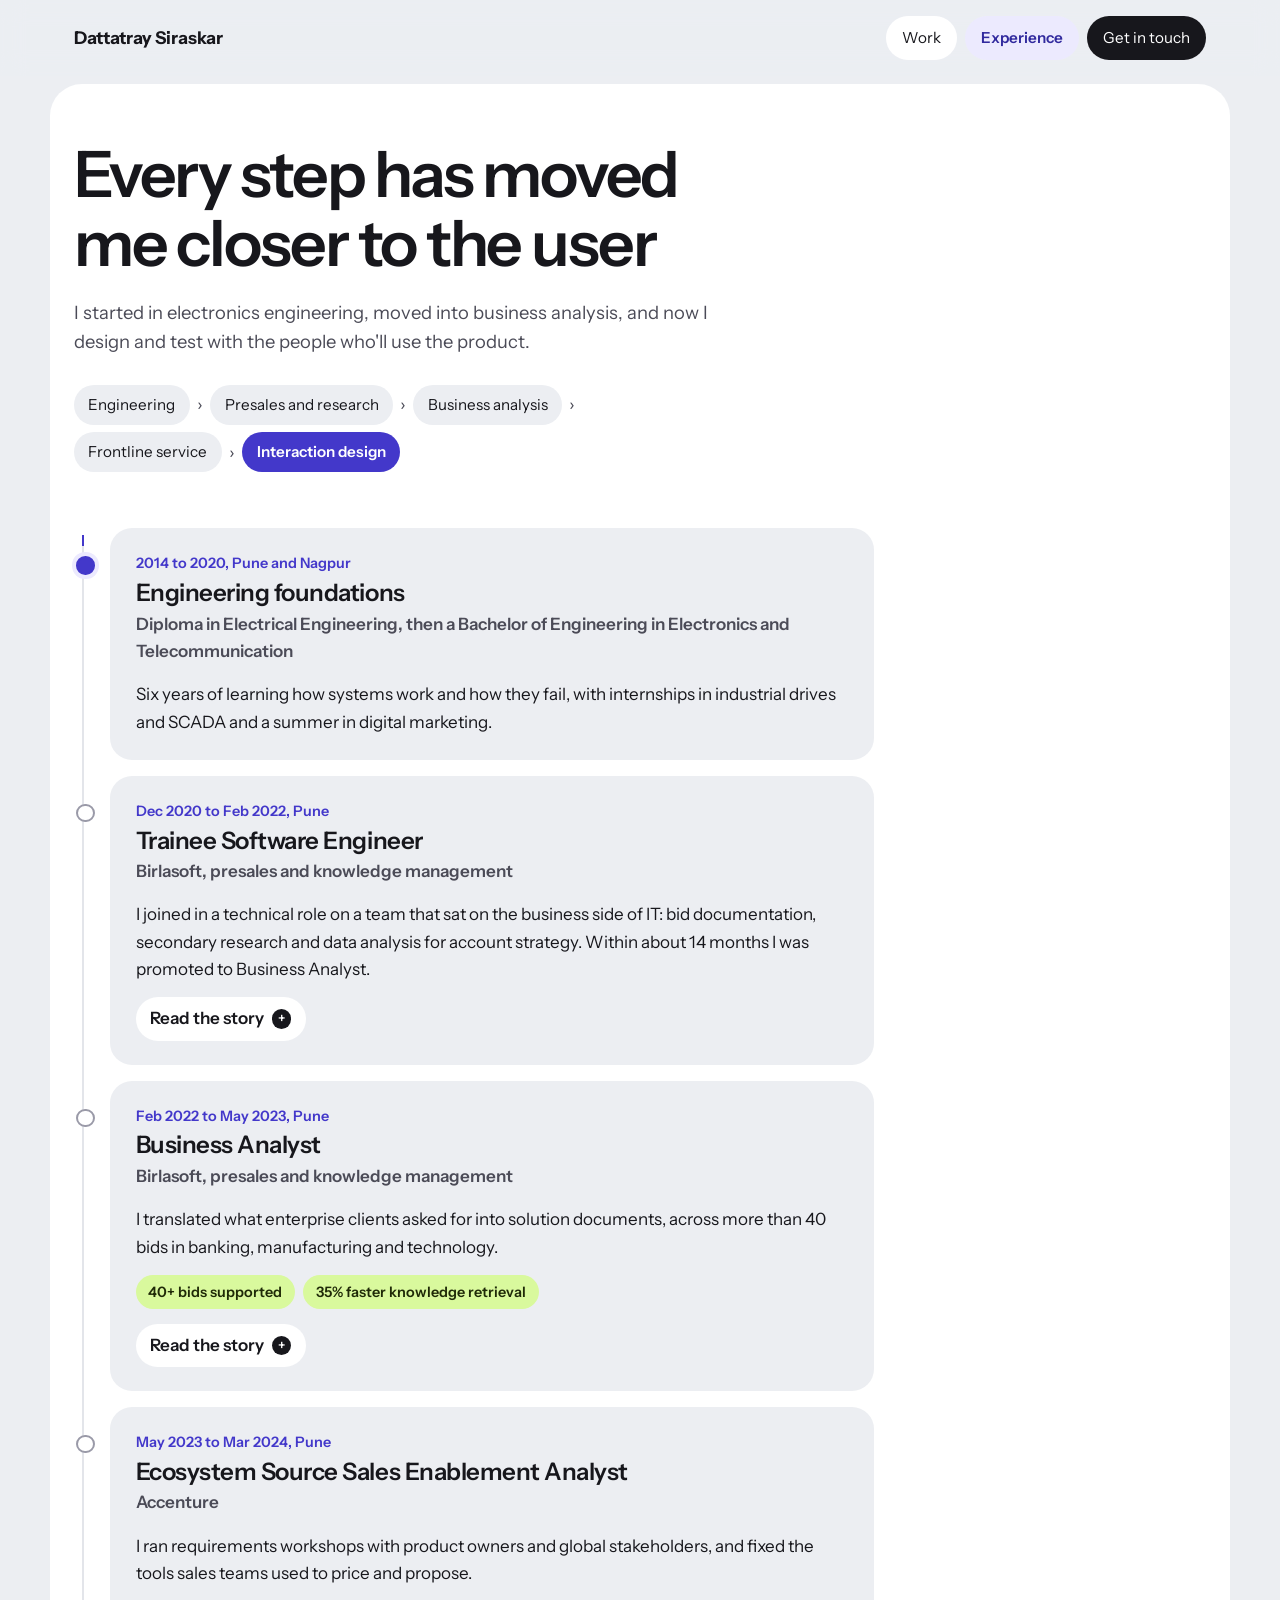
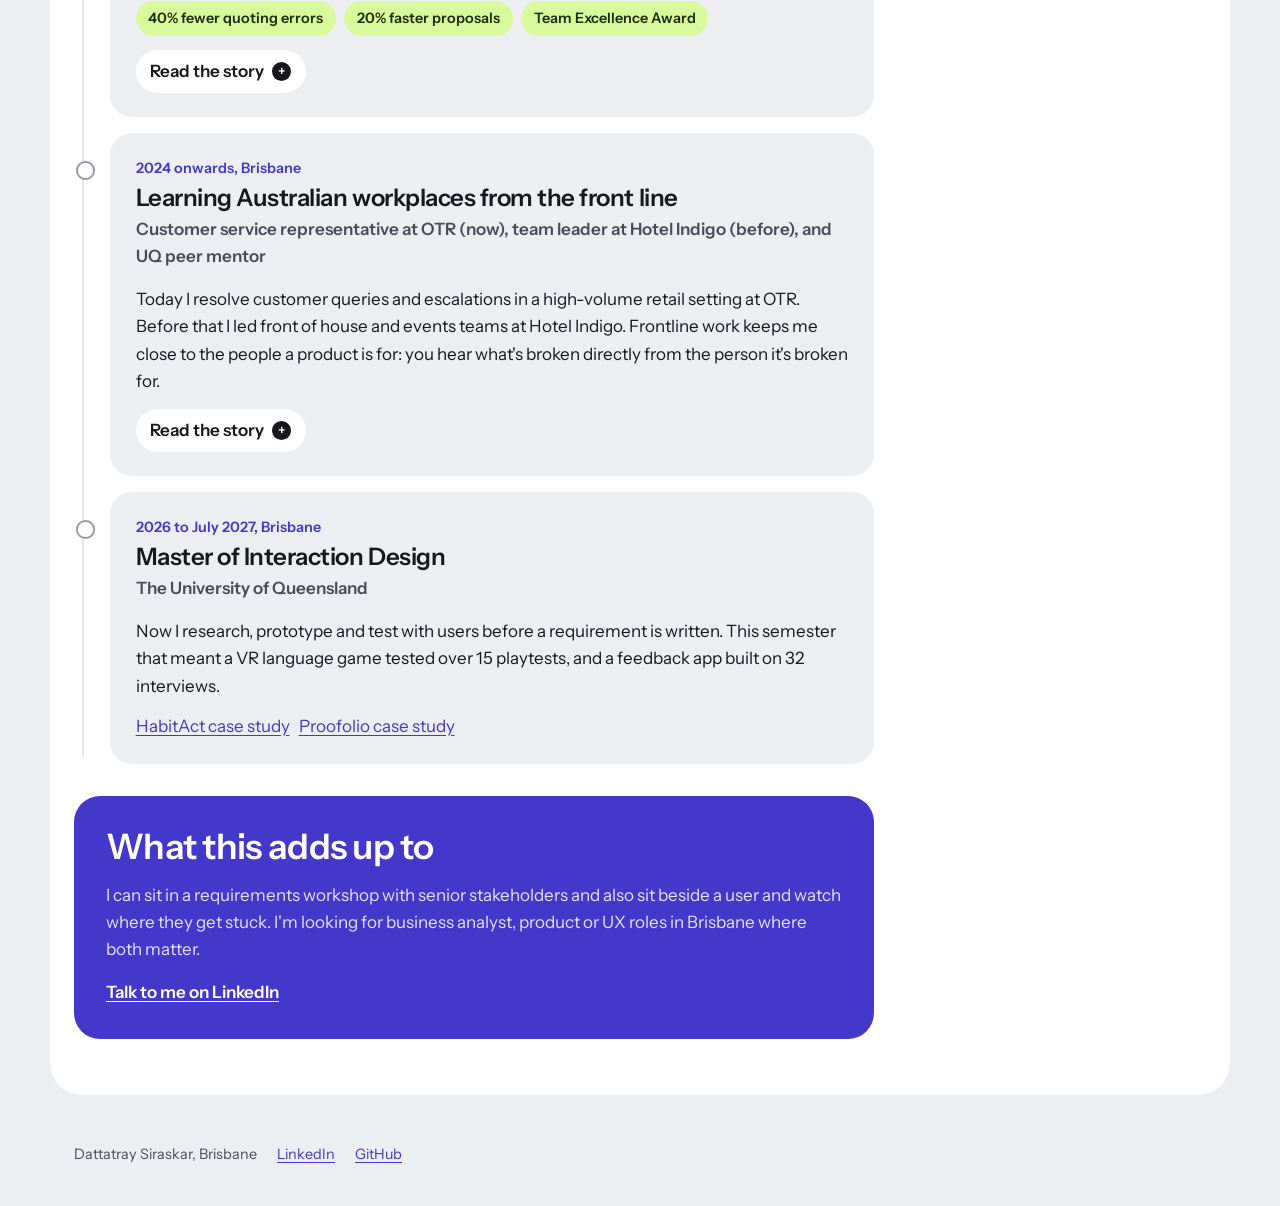
==== experience.html @ 3de4518f "Case studies: side panel scrolls with the page" ====
<!DOCTYPE html>
<html lang="en">
<head>
<meta charset="utf-8">
<meta name="viewport" content="width=device-width, initial-scale=1">
<title>Experience, Dattatray Siraskar</title>
<meta name="description" content="From engineering to business analysis at Birlasoft and Accenture, to interaction design at UQ.">
<link rel="stylesheet" href="style.css?v=13">
</head>
<body>
<header class="site-head">
  <div class="wrap">
    <a class="name" href="index.html">Dattatray Siraskar</a>
    <nav aria-label="Main">
      <a href="index.html#work">Work</a>
      <a href="experience.html" aria-current="page">Experience</a>
      <a class="cta" href="index.html#contact">Get in touch</a>
    </nav>
  </div>
</header>

<main class="wrap sheet">
  <section class="story-intro prose">
    <h1>Every step has moved me closer to the user</h1>
    <p class="lede">I started in electronics engineering, moved into business analysis, and now I design and test with the people who'll use the product.</p>
    <div class="through" aria-label="Career path">
      <span>Engineering</span><i aria-hidden="true">›</i>
      <span>Presales and research</span><i aria-hidden="true">›</i>
      <span>Business analysis</span><i aria-hidden="true">›</i>
      <span>Frontline service</span><i aria-hidden="true">›</i>
      <span class="now">Interaction design</span>
    </div>
  </section>

  <ol class="timeline">
    <span class="fill" aria-hidden="true"></span>

    <li class="chapter">
      <p class="when">2014 to 2020, Pune and Nagpur</p>
      <h3>Engineering foundations</h3>
      <p class="where">Diploma in Electrical Engineering, then a Bachelor of Engineering in Electronics and Telecommunication</p>
      <p class="gist">Six years of learning how systems work and how they fail, with internships in industrial drives and SCADA and a summer in digital marketing.</p>
    </li>

    <li class="chapter">
      <p class="when">Dec 2020 to Feb 2022, Pune</p>
      <h3>Trainee Software Engineer</h3>
      <p class="where">Birlasoft, presales and knowledge management</p>
      <p class="gist">I joined in a technical role on a team that sat on the business side of IT: bid documentation, secondary research and data analysis for account strategy. Within about 14 months I was promoted to Business Analyst.</p>
      <button class="toggle" aria-expanded="false" aria-controls="d-trainee">Read the story </button>
      <div class="detail" id="d-trainee" inert><div>
        <div class="star">
          <p><b>The situation.</b> An engineering graduate on a presales team supporting enterprise bids across banking and manufacturing.</p>
          <p><b>What I did.</b> Supported proposal development and bid documentation, ran secondary research and data analysis for account strategy, and took on more of the client-facing analysis over time.</p>
          <p><b>The result.</b> Promoted to Business Analyst in February 2022.</p>
        </div>
      </div></div>
    </li>

    <li class="chapter">
      <p class="when">Feb 2022 to May 2023, Pune</p>
      <h3>Business Analyst</h3>
      <p class="where">Birlasoft, presales and knowledge management</p>
      <p class="gist">I translated what enterprise clients asked for into solution documents, across more than 40 bids in banking, manufacturing and technology.</p>
      <ul class="metrics"><li>40+ bids supported</li><li>35% faster knowledge retrieval</li></ul>
      <button class="toggle" aria-expanded="false" aria-controls="d-ba">Read the story </button>
      <div class="detail" id="d-ba" inert><div>
        <div class="star">
          <p><b>The problem.</b> The team ran 40-plus enterprise bids, and finding existing content to reuse was slow.</p>
          <p><b>What I did.</b> Restructured how presales content was categorised and how documents moved through the team, so people could find and reuse what already existed. I also built go-to-market positioning and SWOT analysis for new solution areas, and mentored new analysts in proposal writing, research and CRM use.</p>
          <p><b>The result.</b> Knowledge retrieval time fell by about 35 percent.</p>
        </div>
        <p class="tags">Requirements gathering, solution documentation, information architecture, mentoring</p>
      </div></div>
    </li>

    <li class="chapter">
      <p class="when">May 2023 to Mar 2024, Pune</p>
      <h3>Ecosystem Source Sales Enablement Analyst</h3>
      <p class="where">Accenture</p>
      <p class="gist">I ran requirements workshops with product owners and global stakeholders, and fixed the tools sales teams used to price and propose.</p>
      <ul class="metrics"><li>40% fewer quoting errors</li><li>20% faster proposals</li><li>Team Excellence Award</li></ul>
      <button class="toggle" aria-expanded="false" aria-controls="d-acn">Read the story </button>
      <div class="detail" id="d-acn" inert><div>
        <div class="star">
          <p><b>The problem.</b> Quotes in Salesforce CPQ were going out with errors, which meant rework and delays for the sales teams, all inside strict deal desk rules.</p>
          <p><b>What I did.</b> Designed and configured Salesforce CPQ pricing models so quotes came out right the first time without breaking deal desk policy. On the proposal side, I standardised templates and introduced automated review checklists, and coordinated bid assembly, reviews and approvals for high-value deals.</p>
          <p><b>The result.</b> Quoting errors and rework fell by around 40 percent and proposal cycle time by around 20 percent. The team received a Team Excellence Award for its part in strategic client wins.</p>
        </div>
        <p class="tags">Stakeholder workshops, Salesforce CPQ, process improvement, bid management</p>
      </div></div>
    </li>

    <li class="chapter">
      <p class="when">2024 onwards, Brisbane</p>
      <h3>Learning Australian workplaces from the front line</h3>
      <p class="where">Customer service representative at OTR (now), team leader at Hotel Indigo (before), and UQ peer mentor</p>
      <p class="gist">Today I resolve customer queries and escalations in a high-volume retail setting at OTR. Before that I led front of house and events teams at Hotel Indigo. Frontline work keeps me close to the people a product is for: you hear what's broken directly from the person it's broken for.</p>
      <button class="toggle" aria-expanded="false" aria-controls="d-bne">Read the story </button>
      <div class="detail" id="d-bne" inert><div>
        <div class="star">
          <p><b>At OTR</b> (customer service representative, Mar 2026 to now) I handle queries, complaints and escalations on my own, resolving issues at the first point of contact.</p>
          <p><b>At Hotel Indigo</b> (team leader and supervisor, Sep 2025 to Jan 2026) I coordinated corporate and social functions, managed staff rosters and guest relations, and kept event logistics on schedule across concurrent bookings.</p>
          <p><b>At UQ</b> I volunteer with the EAIT faculty, mentoring international students on workload and on balancing work with a full course load.</p>
        </div>
        <p class="tags">Stakeholder management, conflict resolution, team leadership, rostering</p>
      </div></div>
    </li>

    <li class="chapter">
      <p class="when">2026 to July 2027, Brisbane</p>
      <h3>Master of Interaction Design</h3>
      <p class="where">The University of Queensland</p>
      <p class="gist">Now I research, prototype and test with users before a requirement is written. This semester that meant a VR language game tested over 15 playtests, and a feedback app built on 32 interviews.</p>
      <p style="margin-top:0.8rem"><a href="habitact.html">HabitAct case study</a> &nbsp; <a href="proofolio.html">Proofolio case study</a></p>
    </li>
  </ol>

  <section class="pitch">
    <h2>What this adds up to</h2>
    <p>I can sit in a requirements workshop with senior stakeholders and also sit beside a user and watch where they get stuck. I'm looking for business analyst, product or UX roles in Brisbane where both matter.</p>
    <p><a href="https://www.linkedin.com/in/dattatray-s-410359129">Talk to me on LinkedIn</a></p>
  </section>
</main>

<footer class="site-foot">
  <div class="wrap"><span>Dattatray Siraskar, Brisbane</span><a href="https://www.linkedin.com/in/dattatray-s-410359129">LinkedIn</a><a href="https://github.com/Ds-021998">GitHub</a></div>
</footer>
<script src="script.js?v=13"></script>
</body>
</html>
---- style.css ----
@import url("https://fonts.googleapis.com/css2?family=Instrument+Sans:wght@400;500;600;700&display=swap");

/* Bento: a calm grey ground, white rounded tiles, one indigo accent and a lime highlight. */
:root {
  --ground: #eceef2;
  --tile: #ffffff;
  --ink: #17171c;
  --muted: #4b4b57;
  --line: #e3e5ea;
  --accent: #4338ca;
  --accent-ink: #312a9e;
  --accent-soft: #eceafe;
  --lime: #d9f99d;
  --lime-ink: #1f2a07;
  --radius: 28px;
  --measure: 40rem;
}

* { box-sizing: border-box; }
html { -webkit-text-size-adjust: 100%; scroll-behavior: smooth; }
body { margin: 0; background: var(--ground); color: var(--ink); font: 400 1.0625rem/1.6 "Instrument Sans", system-ui, sans-serif; }
img { max-width: 100%; height: auto; display: block; }
a { color: var(--accent); text-underline-offset: 0.18em; }
a:hover { color: var(--accent-ink); }
:focus-visible { outline: 3px solid var(--accent); outline-offset: 3px; border-radius: 6px; }
::selection { background: var(--lime); color: var(--lime-ink); }

h1, h2, h3 { font-weight: 600; line-height: 1.08; margin: 0; letter-spacing: -0.02em; text-wrap: balance; }
h1 { font-size: clamp(2.4rem, 5.2vw, 4rem); letter-spacing: -0.035em; }
h2 { font-size: clamp(1.5rem, 3vw, 2.2rem); margin-top: 3.5rem; }
h3 { font-size: 1.2rem; margin-top: 2rem; }
p, ul, ol { margin: 1rem 0 0; }
li + li { margin-top: 0.4rem; }

.wrap { max-width: 1180px; margin: 0 auto; padding-inline: 1.5rem; }
.prose { max-width: var(--measure); }
.muted { color: var(--muted); }

/* Header */
.site-head { position: sticky; top: 0; z-index: 30; background: rgba(236,238,242,.85); backdrop-filter: blur(12px); }
.site-head .wrap { display: flex; justify-content: space-between; align-items: center; gap: 0.75rem 1rem; padding-block: 1rem; flex-wrap: wrap; }
.site-head .name { font-weight: 700; font-size: 1.1rem; color: var(--ink); text-decoration: none; }
.site-head nav { display: flex; gap: 0.5rem; flex-wrap: wrap; }
.site-head nav a { text-decoration: none; color: var(--ink); background: var(--tile); padding: 0.6rem 1rem; border-radius: 999px; font-size: 0.95rem; transition: background .2s, color .2s; }
.site-head nav a:hover { background: var(--accent-soft); color: var(--accent-ink); }
.site-head nav a.cta { background: var(--ink); color: #fff; }
.site-head nav a[aria-current] { background: var(--accent-soft); color: var(--accent-ink); font-weight: 600; }

/* ---------- Home bento ---------- */
.bento { display: grid; grid-template-columns: repeat(4, minmax(0, 1fr)); gap: 16px; padding-block: 0.5rem 1rem; }
.tile { background: var(--tile); border-radius: var(--radius); padding: 28px; position: relative; overflow: hidden; }
.tile.span2 { grid-column: span 2; }
.tile.span3 { grid-column: span 3; }
.tile.span4 { grid-column: 1 / -1; }
.tile.tall { grid-row: span 2; }
.tile.dark { background: var(--ink); color: #fff; }
.tile.dark .label { color: #b8b8c6; }
.tile.lime { background: var(--lime); color: var(--lime-ink); }
.tile.lime .label { color: #3f4a1b; }
.tile.indigo { background: var(--accent); color: #fff; }
.tile.indigo .label { color: #d9d6ff; }
.label { margin: 0; font-size: 0.95rem; color: var(--muted); }
.stat { display: flex; flex-direction: column; justify-content: space-between; min-height: 220px; }
.stat .big { margin: 0; font-size: clamp(3.2rem, 6vw, 4.6rem); font-weight: 600; letter-spacing: -0.045em; line-height: 1; font-variant-numeric: tabular-nums; }
.stat .what { margin: 0.5rem 0 0; font-size: 1rem; line-height: 1.4; }

.hero { display: flex; flex-direction: column; justify-content: space-between; gap: 2rem; min-height: 360px; padding: 44px; }
.hero h1 { max-width: 15ch; }
.hero .lede { margin: 0; font-size: 1.15rem; color: var(--muted); max-width: 40rem; }
.status { display: inline-flex; align-items: center; gap: 0.6rem; margin: 0; color: var(--muted); font-size: 0.95rem; }
.status i { width: 10px; height: 10px; border-radius: 50%; background: #22c55e; box-shadow: 0 0 0 0 rgba(34,197,94,.5); animation: pulse 2.4s infinite; }
@keyframes pulse { 70% { box-shadow: 0 0 0 10px rgba(34,197,94,0); } 100% { box-shadow: 0 0 0 0 rgba(34,197,94,0); } }

.project { display: flex; flex-direction: column; gap: 16px; padding: 16px; text-decoration: none; color: var(--ink); transition: transform .35s cubic-bezier(.2,.8,.2,1), box-shadow .35s; }
.project:hover { color: var(--ink); transform: translateY(-4px); box-shadow: 0 24px 40px -24px rgba(23,23,28,.35); }
.project .shot { border-radius: 18px; overflow: hidden; height: 300px; background: var(--ground); }
.project .shot img { width: 100%; height: 100%; object-fit: cover; object-position: top; transition: transform .6s cubic-bezier(.2,.8,.2,1); }
.project:hover .shot img { transform: scale(1.04); }
.project .text { padding: 4px 12px 12px; }
.project .kind { margin: 0; font-size: 0.9rem; color: var(--muted); }
.project h2 { margin: 0.4rem 0 0; font-size: 2rem; }
.project p.desc { margin: 0.6rem 0 0; color: var(--muted); }
.project .go { display: inline-flex; align-items: center; gap: 0.4rem; margin-top: 1rem; font-weight: 600; }
.project .go::after { content: ""; width: 1.4rem; height: 1.4rem; border-radius: 50%; background: var(--ink) url("data:image/svg+xml,%3Csvg xmlns='http://www.w3.org/2000/svg' viewBox='0 0 24 24' fill='none' stroke='white' stroke-width='2.4' stroke-linecap='round' stroke-linejoin='round'%3E%3Cpath d='M7 17L17 7M9 7h8v8'/%3E%3C/svg%3E") center / 60% no-repeat; transition: transform .3s; }
.project:hover .go::after { transform: rotate(45deg); background-color: var(--accent); }

.rows { display: flex; flex-direction: column; gap: 0; margin-top: 1rem; }
.rows div { display: flex; justify-content: space-between; gap: 1rem; padding: 0.75rem 0; border-top: 1px solid var(--line); flex-wrap: wrap; }
.rows div:first-child { border-top: 0; padding-top: 0; }
.rows span:last-child { color: var(--muted); }
.tile .more { display: inline-block; margin-top: 1rem; font-weight: 600; }

.exploring p.big-text { margin: 0.75rem 0 0; font-size: 1.35rem; line-height: 1.35; letter-spacing: -0.01em; }
.contact h2 { margin: 0; font-size: 1.4rem; color: #fff; line-height: 1.3; }
.pill-row { display: flex; gap: 10px; flex-wrap: wrap; margin-top: 1.25rem; }
.pill { display: inline-block; text-decoration: none; padding: 0.75rem 1.15rem; border-radius: 999px; font-weight: 600; background: #fff; color: var(--ink); transition: transform .15s; }
.pill:hover { transform: translateY(-2px); color: var(--ink); }
.pill.ghost { background: transparent; color: #fff; border: 1px solid rgba(255,255,255,.6); }
.pill.ghost:hover { color: #fff; border-color: #fff; }
.small-print { color: var(--muted); font-size: 0.95rem; padding: 0.5rem 4px 0; }

/* Skills tile with filter pills */
.skills-head { display: flex; justify-content: space-between; align-items: center; gap: 1rem; flex-wrap: wrap; }
.skills h2 { margin: 0; font-size: 1.6rem; }
.filters { display: inline-flex; gap: 0.25rem; padding: 0.3rem; border-radius: 999px; background: var(--ground); flex-wrap: wrap; }
.filters button { font: inherit; font-size: 0.92rem; font-weight: 600; padding: 0.5rem 0.95rem; border-radius: 999px; border: 0; background: none; color: var(--muted); cursor: pointer; }
.filters button[aria-pressed="true"] { background: var(--ink); color: #fff; }
.chips { list-style: none; margin: 1.5rem 0 0; padding: 0; display: flex; flex-wrap: wrap; gap: 0.5rem; }
.chips li { margin: 0; padding: 0.55rem 0.95rem; border-radius: 999px; background: var(--ground); font-size: 0.95rem; transition: background .25s, color .25s, opacity .25s, transform .25s; }
.chips li[data-g="ba"] { background: var(--accent-soft); color: var(--accent-ink); }
.chips li[data-g="ux"] { background: var(--lime); color: var(--lime-ink); }
.chips li.dim { opacity: .25; transform: scale(.96); }
.certs { margin: 1.5rem 0 0; padding-top: 1.25rem; border-top: 1px solid var(--line); color: var(--muted); font-size: 0.95rem; }
.certs b { color: var(--ink); }

/* Stagger the tiles in once on load */
.bento .tile { animation: rise .6s cubic-bezier(.2,.8,.2,1) both; }
.bento .tile:nth-child(2) { animation-delay: .06s; } .bento .tile:nth-child(3) { animation-delay: .12s; }
.bento .tile:nth-child(4) { animation-delay: .18s; } .bento .tile:nth-child(5) { animation-delay: .24s; }
.bento .tile:nth-child(6) { animation-delay: .3s; } .bento .tile:nth-child(7) { animation-delay: .36s; }
.bento .tile:nth-child(n+8) { animation-delay: .42s; }
@keyframes rise { from { opacity: 0; transform: translateY(16px) scale(.98); } to { opacity: 1; transform: none; } }

.btn { display: inline-flex; align-items: center; gap: 0.5rem; margin-top: 1.25rem; padding: 0.75rem 1.2rem; border-radius: 999px; font-weight: 600; text-decoration: none; color: #fff; background: var(--ink); transition: transform .15s, background .2s; }
.btn:hover { transform: translateY(-2px); background: var(--accent); color: #fff; }

/* ---------- Inner pages: content on large white tiles ---------- */
main.sheet { background: var(--tile); border-radius: 32px; margin-block: 0.5rem 2rem; padding-bottom: 1.5rem; }
.case-head { padding-block: 3.5rem 2rem; }
.case-head .summary { font-size: 1.2rem; color: var(--muted); max-width: 40rem; margin-top: 1.25rem; }
.meta { margin-top: 2rem; display: grid; grid-template-columns: repeat(auto-fit, minmax(10rem, 1fr)); gap: 12px; max-width: 58rem; padding: 0; }
.meta div { background: var(--ground); border-radius: 18px; padding: 1rem 1.1rem; }
.meta div:first-child { background: var(--lime); }
.meta dt { color: var(--muted); font-size: 0.85rem; }
.meta div:first-child dt { color: #3f4a1b; }
.meta dd { margin: 0.2rem 0 0; font-weight: 600; }

figure { margin: 2.75rem 0; }
figure img { border-radius: 20px; border: 1px solid var(--line); }
figcaption { color: var(--muted); font-size: 0.92rem; margin-top: 0.75rem; max-width: var(--measure); }
.trio { display: grid; grid-template-columns: repeat(3, 1fr); gap: 12px; }

.note { max-width: 34rem; margin: 2.5rem 0; padding: 1.5rem 1.6rem; border-radius: 22px; background: var(--ink); color: #fff; }
.note p { margin: 0; font-size: 1.3rem; line-height: 1.35; letter-spacing: -0.01em; }
.note .who { margin-top: 0.6rem; font-size: 0.9rem; color: #b8b8c6; letter-spacing: 0; }

.role { margin-top: 3rem; max-width: 46rem; padding: 1.6rem; border-radius: 22px; background: var(--accent-soft); }
.role h2 { margin-top: 0; font-size: 1.3rem; color: var(--accent-ink); }
.next { display: flex; justify-content: space-between; gap: 1rem; flex-wrap: wrap; padding-block: 2.5rem 1rem; margin-top: 3rem; border-top: 1px solid var(--line); font-weight: 600; }

.reveal { opacity: 0; transform: translateY(14px); transition: opacity .6s ease, transform .6s ease; }
.reveal.in { opacity: 1; transform: none; }

/* Case study two-column layout: story on the left, a sticky summary on the right */
.case-body { display: grid; grid-template-columns: minmax(0, 1fr) 300px; gap: 3rem; align-items: start; }
.case-main { min-width: 0; }
.case-main .prose { max-width: 46rem; }
.case-main > :first-child h2, .case-main > div:first-child > h2:first-child { margin-top: 1rem; }
.case-aside { align-self: stretch; display: flex; flex-direction: column; gap: 12px; padding-top: 1.5rem; }
.aside-sticky { display: flex; flex-direction: column; gap: 12px; }
.aside-card { display: block; background: var(--ground); border-radius: 22px; padding: 1.25rem 1.3rem; }
.aside-label { margin: 0 0 0.75rem; font-size: 0.85rem; color: var(--muted); font-weight: 600; }
.glance { display: flex; align-items: baseline; gap: 0.75rem; padding: 0.55rem 0; border-top: 1px solid #dcdfe6; }
.glance:first-of-type { border-top: 0; padding-top: 0; }
.glance b { min-width: 4.2rem; font-size: 1.35rem; font-weight: 600; letter-spacing: -0.02em; color: var(--accent); }
.glance span { font-size: 0.9rem; color: var(--muted); line-height: 1.35; }
.toc { display: flex; flex-direction: column; gap: 0.15rem; }
.toc a { text-decoration: none; color: var(--muted); font-size: 0.93rem; padding: 0.4rem 0.65rem; border-radius: 10px; line-height: 1.35; transition: background .2s, color .2s; }
.toc a:hover { background: var(--tile); color: var(--ink); }
.toc a.active { background: var(--tile); color: var(--accent-ink); font-weight: 600; }
.aside-link { font-weight: 600; text-decoration: none; background: var(--ink); color: #fff; }
.aside-link:hover { background: var(--accent); color: #fff; }
.case-main h2 { scroll-margin-top: 90px; }
.case-main .rounds-ui, .case-main .codes, .case-main .states { max-width: none; }

/* Experience: same layout, bento styling */
.story-intro { padding-block: 3.5rem 1rem; }
.story-intro .lede { font-size: 1.15rem; color: var(--muted); margin-top: 1.25rem; }
.through { display: flex; align-items: center; gap: 0.45rem; flex-wrap: wrap; margin-top: 1.75rem; }
.through span { padding: 0.5rem 0.9rem; border-radius: 999px; background: var(--ground); font-size: 0.95rem; }
.through span.now { background: var(--accent); color: #fff; font-weight: 600; }
.through i { color: var(--muted); font-style: normal; }
.timeline { position: relative; list-style: none; padding: 0 0 0 2.25rem; margin: 2.5rem 0 1rem; max-width: 50rem; }
.timeline::before { content: ""; position: absolute; left: 0.5rem; top: 0.4rem; bottom: 0.4rem; width: 2px; background: var(--line); }
.timeline .fill { position: absolute; left: 0.5rem; top: 0.4rem; width: 2px; height: 0; background: var(--accent); }
.chapter { position: relative; margin: 0 0 1rem; padding: 1.5rem 1.6rem; border-radius: 22px; background: var(--ground); }
.chapter::before { content: ""; position: absolute; left: -2.1rem; top: 1.75rem; width: 0.9rem; height: 0.9rem; border-radius: 50%; background: var(--tile); border: 2px solid #9a9aa8; transition: all .3s; }
.chapter.seen::before { background: var(--accent); border-color: var(--accent); box-shadow: 0 0 0 4px var(--accent-soft); }
.chapter .when { color: var(--accent); font-size: 0.9rem; margin: 0; font-weight: 600; }
.chapter h3 { margin-top: 0.3rem; font-size: 1.5rem; }
.chapter .where { margin-top: 0.3rem; font-weight: 600; color: var(--muted); }
.toggle { margin-top: 0.9rem; font: inherit; font-weight: 600; color: var(--ink); background: var(--tile); border: 0; padding: 0.5rem 0.9rem; border-radius: 999px; cursor: pointer; display: inline-flex; align-items: center; gap: 0.5rem; }
.toggle:hover { background: var(--accent-soft); color: var(--accent-ink); }
.toggle::after { content: "+"; display: inline-grid; place-items: center; width: 1.2rem; height: 1.2rem; border-radius: 50%; background: var(--ink); color: #fff; font-size: 0.85rem; line-height: 1; }
.toggle[aria-expanded="true"]::after { content: "\2212"; }
.detail { display: grid; grid-template-rows: 0fr; transition: grid-template-rows .35s ease; }
.detail > div { min-height: 0; overflow: hidden; }
.detail.open { grid-template-rows: 1fr; }
.star { margin-top: 0.9rem; display: grid; gap: 0.75rem; padding: 1.2rem 1.3rem; border-radius: 18px; background: var(--tile); }
.star p { margin: 0; }
.star b { color: var(--accent-ink); }
.metrics { display: flex; flex-wrap: wrap; gap: 0.5rem; margin-top: 0.9rem; padding: 0; list-style: none; }
.metrics li { margin: 0; padding: 0.35rem 0.8rem; border-radius: 999px; font-size: 0.9rem; font-weight: 600; background: var(--lime); color: var(--lime-ink); }
.tags { color: var(--muted); font-size: 0.9rem; margin-top: 0.6rem; }
.pitch { margin: 2rem 0 2rem; max-width: 50rem; padding: 2rem; border-radius: 26px; background: var(--accent); color: #fff; }
.pitch h2 { margin: 0; color: #fff; }
.pitch p { color: #e4e2ff; }
.pitch a { color: #fff; font-weight: 600; }

/* Round tabs */
.rounds-ui { margin: 2.75rem 0; max-width: 56rem; }
.tablist { display: inline-flex; gap: 0.25rem; padding: 0.3rem; margin-top: 1rem; border-radius: 999px; background: var(--ground); flex-wrap: wrap; }
.tablist button { font: inherit; font-weight: 600; padding: 0.55rem 1.1rem; border-radius: 999px; border: 0; background: none; color: var(--muted); cursor: pointer; }
.tablist button[aria-selected="true"] { background: var(--ink); color: #fff; }
.panel { margin-top: 1.25rem; padding: 1.5rem; border-radius: 24px; background: var(--ground); }
.panel h3 { margin: 0; }
.panel .sub { color: var(--muted); margin-top: 0.3rem; }
.stats { display: grid; grid-template-columns: repeat(auto-fit, minmax(10rem, 1fr)); gap: 12px; margin-top: 1.25rem; }
.stats .stat { min-height: 0; padding: 1rem; border-radius: 18px; background: var(--tile); display: block; }
.stats .stat .num { font-weight: 600; font-size: 2rem; letter-spacing: -0.03em; line-height: 1.1; }
.stats .stat .lbl { color: var(--muted); font-size: 0.9rem; margin-top: 0.2rem; }
.meter { height: 6px; margin-top: 0.7rem; border-radius: 999px; background: var(--ground); overflow: hidden; }
.meter i { display: block; height: 100%; width: 0; border-radius: inherit; background: var(--accent); transition: width .8s cubic-bezier(.2,.8,.2,1); }
.lesson { margin-top: 1.25rem; color: var(--muted); }
.lesson b { color: var(--ink); }
.lesson p { margin: 0; } .lesson p + p { margin-top: 0.5rem; }

/* Error codes and evidence states */
.codes, .states { display: grid; grid-template-columns: repeat(4, 1fr); gap: 12px; margin-top: 1.5rem; max-width: 50rem; }
.codes button, .states button { font: inherit; color: var(--ink); text-align: left; padding: 1rem; border-radius: 18px; cursor: pointer; background: var(--ground); border: 2px solid transparent; transition: transform .2s, background .2s, border-color .2s; }
.codes button:hover, .states button:hover { transform: translateY(-3px); }
.codes button b, .states button b { display: block; font-size: 1.4rem; font-weight: 600; letter-spacing: -0.02em; }
.codes button span { color: var(--muted); font-size: 0.88rem; }
.codes button[aria-pressed="true"], .states button[aria-pressed="true"] { background: var(--accent-soft); border-color: var(--accent); }
.code-out, .state-out { margin-top: 1rem; max-width: 46rem; min-height: 3.4rem; color: var(--muted); }
.code-out b, .state-out b, .code-out strong { color: var(--ink); }

/* Requirements sorter */
.sorter { margin: 2.75rem 0; }
.sorter > h3 { margin-top: 0; }
.sorter .controls { display: inline-flex; gap: 0.25rem; padding: 0.3rem; margin-top: 0.9rem; border-radius: 999px; background: var(--ground); }
.sorter .controls button { font: inherit; font-weight: 600; padding: 0.55rem 1.1rem; border-radius: 999px; border: 0; background: none; color: var(--muted); cursor: pointer; }
.sorter .controls button[aria-pressed="true"] { background: var(--ink); color: #fff; }
.groups { display: grid; gap: 1.25rem; margin-top: 1.5rem; }
.group h3 { margin: 0 0 0.75rem; font-size: 0.95rem; color: var(--muted); }
.reqs { list-style: none; margin: 0; padding: 0; display: grid; gap: 10px; grid-template-columns: repeat(auto-fill, minmax(13rem, 1fr)); }
.req { margin: 0; padding: 0.9rem 1rem; border-radius: 16px; background: var(--ground); font-size: 0.95rem; }
.req .why { display: none; color: var(--muted); font-size: 0.86rem; margin-top: 0.35rem; }
.sorter .g-core, .sorter .g-fix, .sorter .g-cut { display: none; }
.sorter.sorted .g-core, .sorter.sorted .g-fix, .sorter.sorted .g-cut { display: block; }
.sorter.sorted .g-all { display: none; }
.sorted .groups { grid-template-columns: 1.4fr 1fr 1fr; }
.sorted .reqs { grid-template-columns: 1fr; }
.sorted .req .why { display: block; }
.sorted .g-core h3 { color: var(--accent); }
.sorted .g-core .req { background: var(--accent-soft); }
.sorted .g-fix .req { background: var(--lime); color: var(--lime-ink); }
.sorted .g-fix .req .why { color: #3f4a1b; }
.sorted .g-cut .req { color: var(--muted); background: var(--tile); border: 1px dashed #c4c6cf; }
.sorted .g-cut .req .t { text-decoration: line-through; text-decoration-color: #c2410c; text-decoration-thickness: 2px; }

.site-foot { color: var(--muted); font-size: 0.9rem; }
.site-foot .wrap { padding-block: 1rem 2.5rem; display: flex; gap: 1.25rem; flex-wrap: wrap; }

@media (max-width: 1000px) {
  .case-body { grid-template-columns: 1fr; gap: 0; }
  .case-aside { order: -1; padding-top: 0; }
  .aside-sticky { display: none; }
}
@media (max-width: 900px) {
  .bento { grid-template-columns: repeat(2, minmax(0, 1fr)); }
  .tile.span3 { grid-column: span 2; }
  .tile.tall { grid-row: auto; }
  .hero { padding: 32px 28px; min-height: 0; }
  .trio { grid-template-columns: 1fr; }
  .sorted .groups, .reqs { grid-template-columns: 1fr; }
  .codes, .states { grid-template-columns: 1fr 1fr; }
  main.sheet { border-radius: 24px; }
}
@media (max-width: 560px) {
  .bento { grid-template-columns: 1fr; }
  .tile.span2, .tile.span3, .tile.span4 { grid-column: auto; }
  .stat { min-height: 160px; }
  .project .shot { height: 220px; }
}
@media (prefers-reduced-motion: reduce) {
  html { scroll-behavior: auto; }
  .bento .tile, .status i { animation: none; }
  .reveal { opacity: 1; transform: none; transition: none; }
  .project, .project .shot img, .detail, .meter i, .btn, .pill { transition: none; }
}
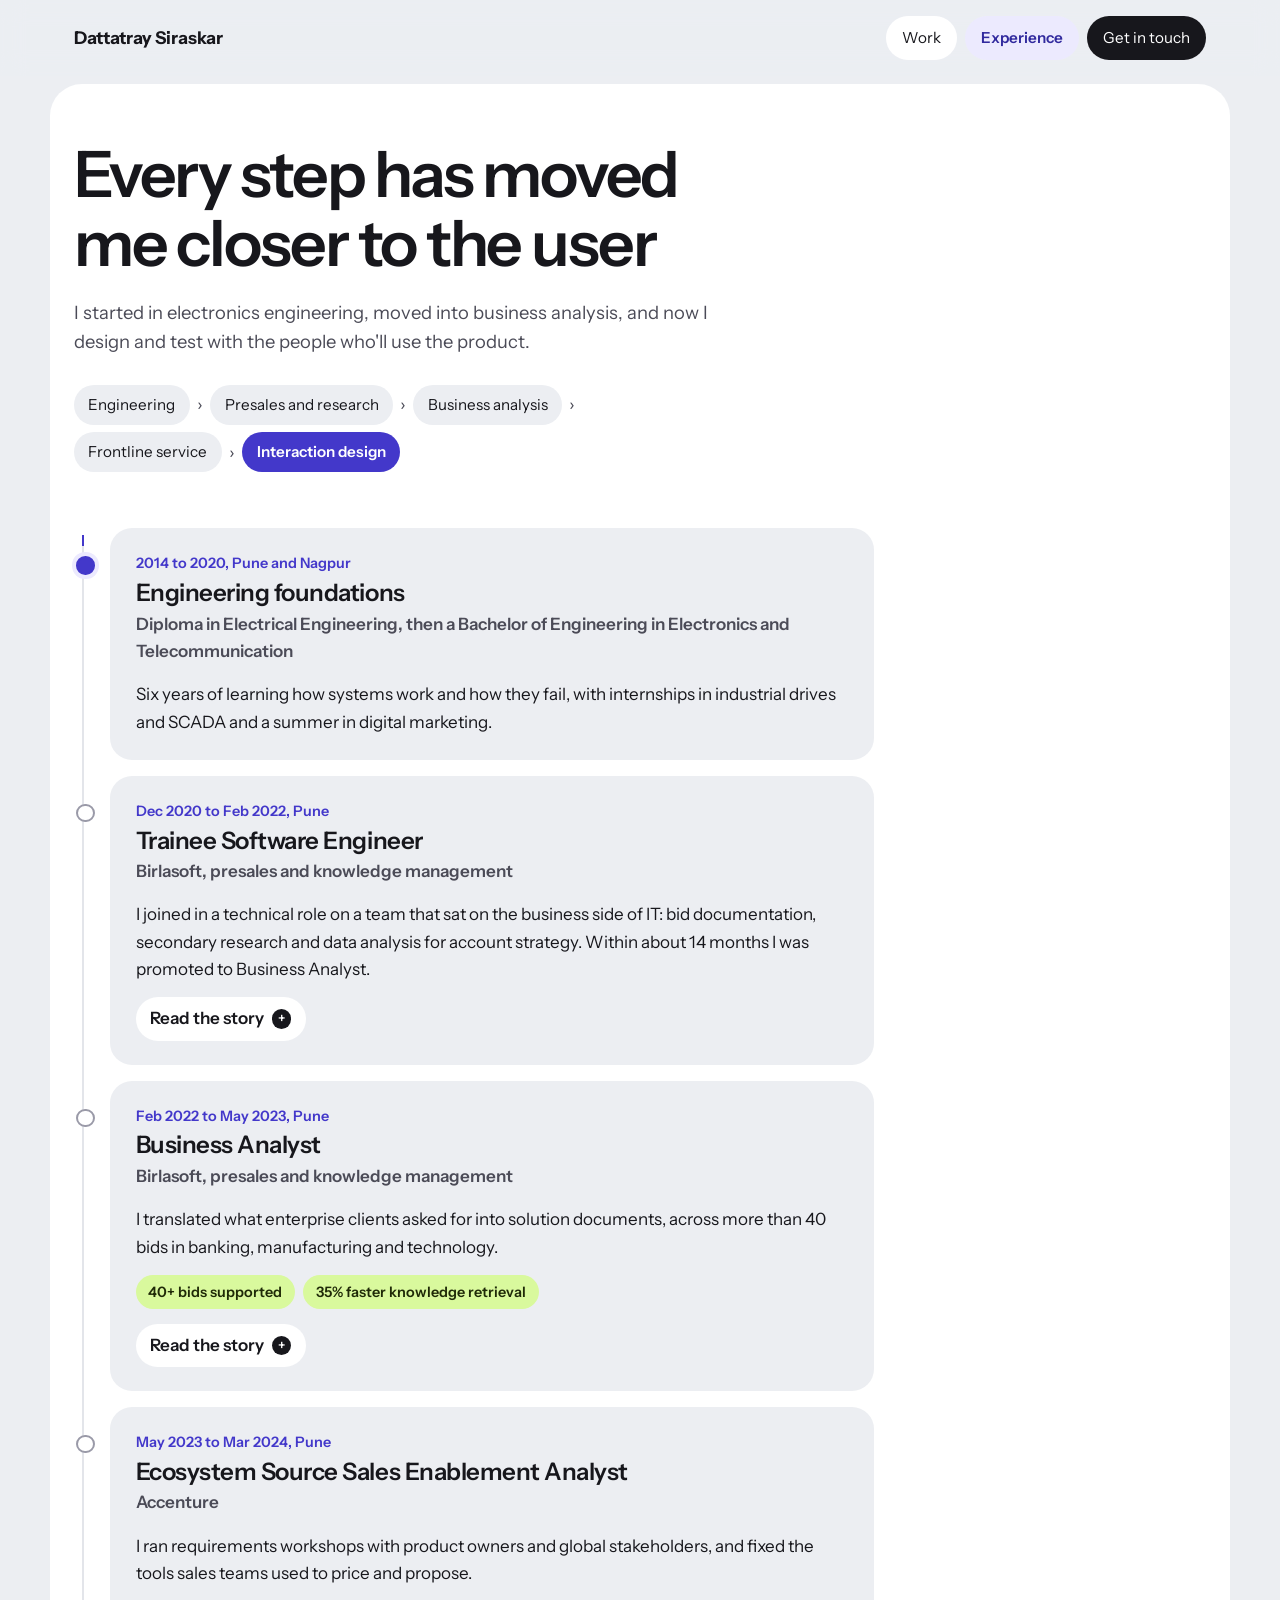
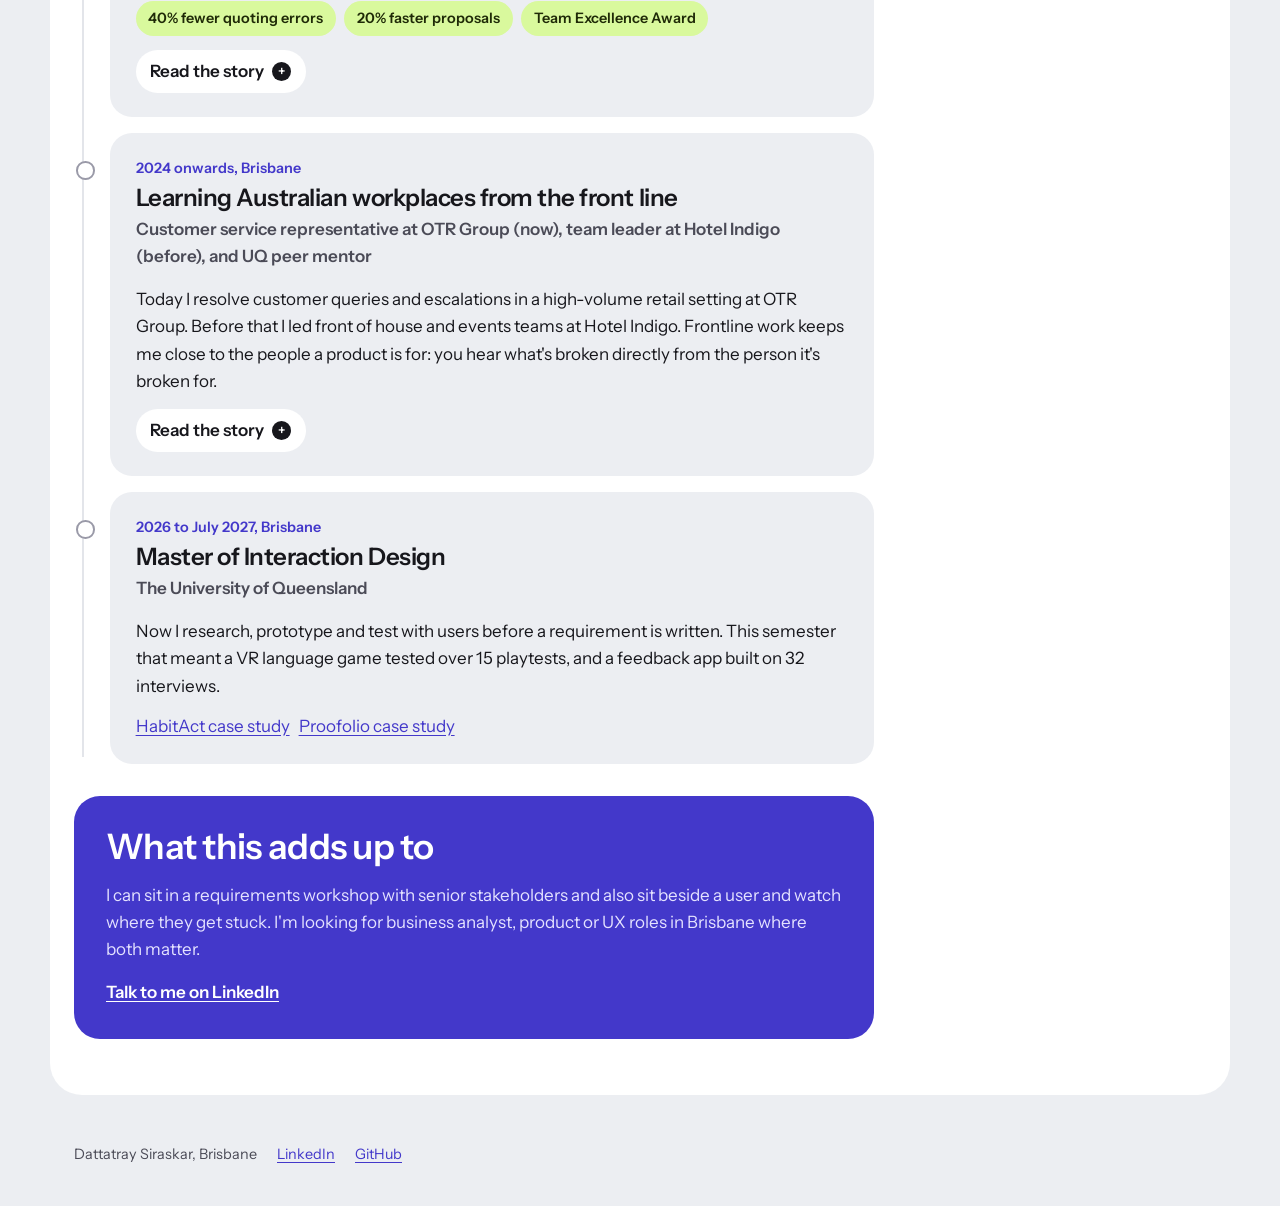
==== commit 2ec529ad: "Experience: employer name OTR Group" ====
--- a/experience.html
+++ b/experience.html
@@ -5,7 +5,13 @@
 <meta name="viewport" content="width=device-width, initial-scale=1">
 <title>Experience, Dattatray Siraskar</title>
 <meta name="description" content="From engineering to business analysis at Birlasoft and Accenture, to interaction design at UQ.">
-<link rel="stylesheet" href="style.css?v=13">
+<meta property="og:type" content="website">
+<meta property="og:title" content="Experience, Dattatray Siraskar">
+<meta property="og:description" content="From engineering to business analysis at Birlasoft and Accenture, to interaction design at UQ.">
+<meta property="og:url" content="https://ds-021998.github.io/experience.html">
+<meta property="og:image" content="https://ds-021998.github.io/img/og-home.jpg">
+<meta name="twitter:card" content="summary_large_image">
+<link rel="stylesheet" href="style.css?v=14">
 </head>
 <body>
 <header class="site-head">
@@ -94,12 +100,12 @@
     <li class="chapter">
       <p class="when">2024 onwards, Brisbane</p>
       <h3>Learning Australian workplaces from the front line</h3>
-      <p class="where">Customer service representative at OTR (now), team leader at Hotel Indigo (before), and UQ peer mentor</p>
-      <p class="gist">Today I resolve customer queries and escalations in a high-volume retail setting at OTR. Before that I led front of house and events teams at Hotel Indigo. Frontline work keeps me close to the people a product is for: you hear what's broken directly from the person it's broken for.</p>
+      <p class="where">Customer service representative at OTR Group (now), team leader at Hotel Indigo (before), and UQ peer mentor</p>
+      <p class="gist">Today I resolve customer queries and escalations in a high-volume retail setting at OTR Group. Before that I led front of house and events teams at Hotel Indigo. Frontline work keeps me close to the people a product is for: you hear what's broken directly from the person it's broken for.</p>
       <button class="toggle" aria-expanded="false" aria-controls="d-bne">Read the story </button>
       <div class="detail" id="d-bne" inert><div>
         <div class="star">
-          <p><b>At OTR</b> (customer service representative, Mar 2026 to now) I handle queries, complaints and escalations on my own, resolving issues at the first point of contact.</p>
+          <p><b>At OTR Group</b> (customer service representative, Mar 2026 to now) I handle queries, complaints and escalations on my own, resolving issues at the first point of contact.</p>
           <p><b>At Hotel Indigo</b> (team leader and supervisor, Sep 2025 to Jan 2026) I coordinated corporate and social functions, managed staff rosters and guest relations, and kept event logistics on schedule across concurrent bookings.</p>
           <p><b>At UQ</b> I volunteer with the EAIT faculty, mentoring international students on workload and on balancing work with a full course load.</p>
         </div>
@@ -126,6 +132,6 @@
 <footer class="site-foot">
   <div class="wrap"><span>Dattatray Siraskar, Brisbane</span><a href="https://www.linkedin.com/in/dattatray-s-410359129">LinkedIn</a><a href="https://github.com/Ds-021998">GitHub</a></div>
 </footer>
-<script src="script.js?v=13"></script>
+<script src="script.js?v=14"></script>
 </body>
 </html>
--- a/style.css
+++ b/style.css
@@ -289,3 +289,36 @@
   .reveal { opacity: 1; transform: none; transition: none; }
   .project, .project .shot img, .detail, .meter i, .btn, .pill { transition: none; }
 }
+
+/* Case studies: full-width flow. Text on the left, visuals and quotes on the right. */
+.case-flow { padding-bottom: 1rem; }
+.glance-strip { display: grid; grid-template-columns: repeat(4, minmax(0, 1fr)); gap: 12px; margin-top: 0.5rem; }
+.glance-tile { background: var(--ground); border-radius: 20px; padding: 1.1rem 1.2rem; display: flex; flex-direction: column; gap: 0.3rem; }
+.glance-tile:first-child { background: var(--accent); color: #fff; }
+.glance-tile:first-child span { color: #e4e2ff; }
+.glance-tile b { font-size: 2rem; font-weight: 600; letter-spacing: -0.03em; line-height: 1.05; }
+.glance-tile:not(:first-child) b { color: var(--accent); }
+.glance-tile span { font-size: 0.92rem; color: var(--muted); line-height: 1.35; }
+.toc-row { display: flex; flex-wrap: wrap; gap: 0.4rem; margin: 1.25rem 0 0.5rem; padding: 0.35rem; border-radius: 999px; background: var(--ground); width: fit-content; max-width: 100%; }
+.toc-row a { text-decoration: none; color: var(--muted); font-size: 0.92rem; font-weight: 600; padding: 0.5rem 0.95rem; border-radius: 999px; transition: background .2s, color .2s; }
+.toc-row a:hover { background: var(--tile); color: var(--ink); }
+.toc-row a.active { background: var(--ink); color: #fff; }
+.split { display: grid; grid-template-columns: minmax(0, 7fr) minmax(0, 5fr); gap: 3rem; align-items: start; }
+.split-text .prose { max-width: none; }
+.split-visual { padding-top: 3.5rem; display: flex; flex-direction: column; gap: 1.5rem; }
+.split-visual figure { margin: 0; }
+.split-visual .note { margin: 0; max-width: none; }
+.full .prose { max-width: 48rem; }
+.case-flow h2 { scroll-margin-top: 90px; }
+.case-flow .rounds-ui, .case-flow .codes, .case-flow .states { max-width: none; }
+.case-flow .codes, .case-flow .states { grid-template-columns: repeat(4, minmax(0, 1fr)); }
+.case-flow .role { max-width: none; }
+@media (max-width: 1000px) {
+  .split { grid-template-columns: 1fr; gap: 0; }
+  .split-visual { padding-top: 1.5rem; }
+  .glance-strip { grid-template-columns: repeat(2, minmax(0, 1fr)); }
+  .toc-row { border-radius: 20px; }
+}
+@media (max-width: 600px) {
+  .case-flow .codes, .case-flow .states { grid-template-columns: 1fr 1fr; }
+}
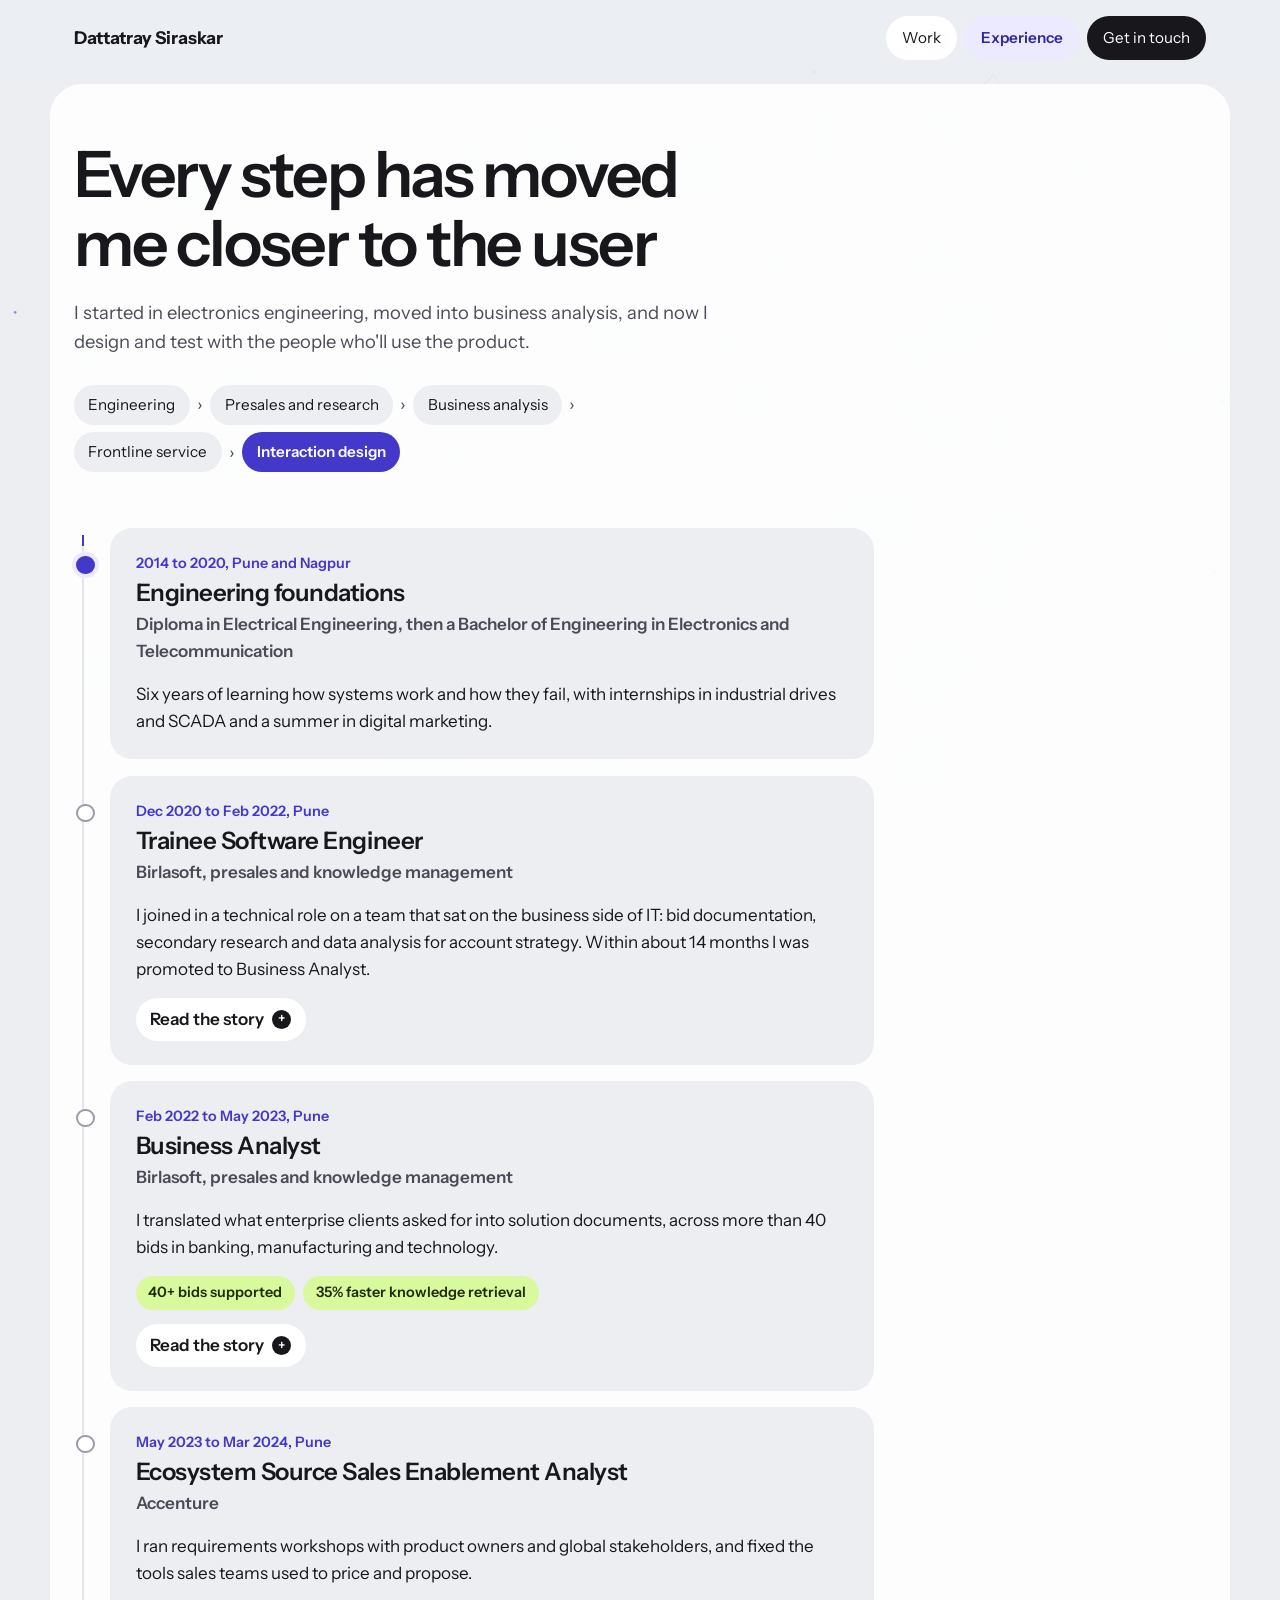
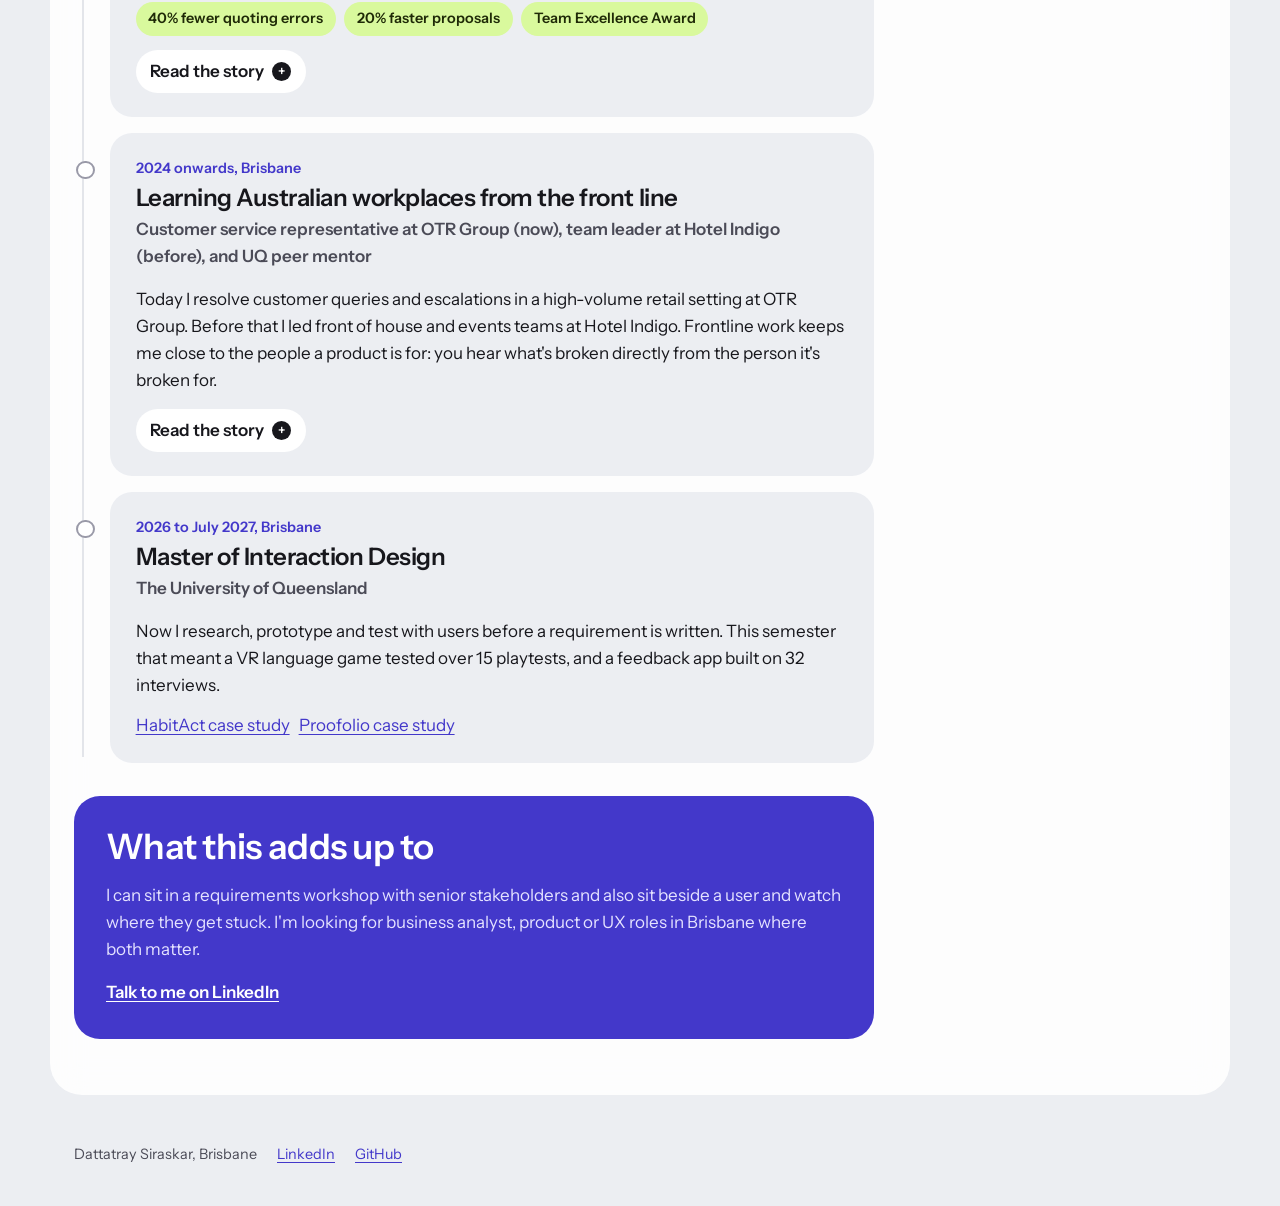
==== commit fa72b3dd: "Motion layer: ambiguity-to-roadmap particle field, pinned How I work stage, custom cursor, decoding " ====
--- a/experience.html
+++ b/experience.html
@@ -11,7 +11,7 @@
 <meta property="og:url" content="https://ds-021998.github.io/experience.html">
 <meta property="og:image" content="https://ds-021998.github.io/img/og-home.jpg">
 <meta name="twitter:card" content="summary_large_image">
-<link rel="stylesheet" href="style.css?v=14">
+<link rel="stylesheet" href="style.css?v=15">
 </head>
 <body>
 <header class="site-head">
@@ -132,6 +132,7 @@
 <footer class="site-foot">
   <div class="wrap"><span>Dattatray Siraskar, Brisbane</span><a href="https://www.linkedin.com/in/dattatray-s-410359129">LinkedIn</a><a href="https://github.com/Ds-021998">GitHub</a></div>
 </footer>
-<script src="script.js?v=14"></script>
+<script src="script.js?v=15"></script>
+<script src="fx.js?v=15"></script>
 </body>
 </html>
--- a/style.css
+++ b/style.css
@@ -322,3 +322,88 @@
 @media (max-width: 600px) {
   .case-flow .codes, .case-flow .states { grid-template-columns: 1fr 1fr; }
 }
+
+/* ===== Motion layer ===== */
+canvas.field { position: fixed; inset: 0; z-index: 0; pointer-events: none; }
+.site-head { z-index: 30; }
+main, .site-foot { position: relative; z-index: 1; }
+.bento { grid-auto-flow: dense; }
+
+/* Glass tiles so the moving field shows through */
+.fx .tile:not(.indigo):not(.dark):not(.lime) { background: rgba(255,255,255,.74); backdrop-filter: blur(14px) saturate(140%); -webkit-backdrop-filter: blur(14px) saturate(140%); }
+.fx main.sheet { background: rgba(255,255,255,.86); backdrop-filter: blur(16px); -webkit-backdrop-filter: blur(16px); }
+.tile, .glance-tile, .chapter { position: relative; isolation: isolate; transition: transform .45s cubic-bezier(.2,.8,.2,1), box-shadow .45s; will-change: transform; }
+.tile::after, .chapter::after { content: ""; position: absolute; inset: 0; border-radius: inherit; pointer-events: none; opacity: 0; transition: opacity .3s; background: radial-gradient(420px circle at var(--lx, 50%) var(--ly, 50%), rgba(255,255,255,.55), transparent 45%); z-index: 2; }
+.tile:hover::after, .chapter:hover::after { opacity: 1; }
+.tile.dark::after, .tile.indigo::after { background: radial-gradient(420px circle at var(--lx, 50%) var(--ly, 50%), rgba(255,255,255,.14), transparent 45%); }
+.bento .tile:hover { box-shadow: 0 30px 50px -30px rgba(23,23,28,.45); }
+
+/* Hero zone */
+.hero-zone { min-height: calc(100vh - 80px); display: flex; flex-direction: column; justify-content: center; padding-block: 3rem 5rem; position: relative; }
+.hero-zone .status { margin: 0; display: inline-flex; width: fit-content; align-items: center; gap: .6rem; background: rgba(255,255,255,.8); backdrop-filter: blur(10px); padding: .55rem 1rem; border-radius: 999px; font-size: .95rem; color: var(--muted); }
+.hero-zone .status i { width: 10px; height: 10px; border-radius: 50%; background: #22c55e; animation: pulse 2.4s infinite; }
+.mega { margin-top: 1.5rem; font-size: clamp(2.8rem, 8.4vw, 7.2rem); line-height: .96; letter-spacing: -0.055em; font-weight: 600; max-width: 13ch; font-variant-numeric: tabular-nums; }
+.mega .fuzzy { color: #9aa0b4; filter: blur(.6px); display: inline-block; animation: jitter 3.2s ease-in-out infinite; }
+.mega .ink { color: var(--accent); position: relative; }
+@keyframes jitter { 0%,100% { transform: translate(0,0) rotate(0); filter: blur(.6px); } 25% { transform: translate(1px,-1px) rotate(-.4deg); filter: blur(1.4px); } 50% { transform: translate(-1px,1px) rotate(.3deg); filter: blur(.4px); } 75% { transform: translate(1px,1px) rotate(-.2deg); filter: blur(1px); } }
+.hero-zone .lede { margin: 1.75rem 0 0; font-size: 1.2rem; color: var(--muted); max-width: 38rem; }
+.cta-row { display: flex; gap: .75rem; flex-wrap: wrap; margin-top: 2rem; }
+.cta-row .btn { margin-top: 0; padding: .95rem 1.4rem; font-size: 1.02rem; }
+.ghost-btn { background: rgba(255,255,255,.8) !important; color: var(--ink) !important; }
+.ghost-btn:hover { background: #fff !important; }
+.scroll-hint { position: absolute; bottom: 1.5rem; left: 0; margin: 0; display: flex; align-items: center; gap: .75rem; color: var(--muted); font-size: .92rem; }
+.scroll-hint span { width: 22px; height: 34px; border: 2px solid #9aa0b4; border-radius: 12px; position: relative; }
+.scroll-hint span::after { content: ""; position: absolute; left: 50%; top: 6px; width: 4px; height: 7px; margin-left: -2px; border-radius: 2px; background: var(--accent); animation: wheel 1.6s ease-in-out infinite; }
+@keyframes wheel { 0% { opacity: 0; transform: translateY(0); } 30% { opacity: 1; } 100% { opacity: 0; transform: translateY(10px); } }
+
+/* Skills marquee */
+.marquee { overflow: hidden; margin: 0 calc(50% - 50vw) 1.5rem; padding-block: 1.1rem; background: var(--ink); transform: rotate(-1.2deg); }
+.marquee .track { display: flex; gap: 2.5rem; width: max-content; animation: slide 38s linear infinite; }
+.marquee span { color: #fff; font-size: 1.35rem; font-weight: 600; letter-spacing: -0.01em; white-space: nowrap; display: inline-flex; align-items: center; gap: 2.5rem; }
+.marquee span::after { content: ""; width: 10px; height: 10px; border-radius: 50%; background: var(--lime); }
+.marquee:hover .track { animation-play-state: paused; }
+@keyframes slide { to { transform: translateX(-50%); } }
+
+/* Custom cursor (desktop pointers only) */
+.cur-dot, .cur-ring { position: fixed; left: 0; top: 0; pointer-events: none; z-index: 100; border-radius: 50%; }
+.cur-dot { width: 8px; height: 8px; margin: -4px 0 0 -4px; background: var(--accent); }
+.cur-ring { width: 38px; height: 38px; margin: -19px 0 0 -19px; border: 1.5px solid rgba(67,56,202,.5); transition: width .25s, height .25s, margin .25s, background .25s, border-color .25s; }
+.cur-hover .cur-ring { width: 64px; height: 64px; margin: -32px 0 0 -32px; background: rgba(67,56,202,.12); border-color: transparent; }
+.cur-tile .cur-ring { width: 52px; height: 52px; margin: -26px 0 0 -26px; border-color: rgba(132,204,22,.8); }
+.cur-down .cur-ring { width: 28px; height: 28px; margin: -14px 0 0 -14px; }
+@media (hover: hover) and (pointer: fine) { .fx body, .fx a, .fx button { cursor: none; } }
+.magnetic { transition: transform .25s cubic-bezier(.2,.8,.2,1); }
+
+@media (max-width: 900px) {
+  .hero-zone { min-height: 0; padding-block: 2.5rem 4rem; }
+  .marquee span { font-size: 1.1rem; }
+}
+@media (prefers-reduced-motion: reduce) {
+  .marquee .track, .mega .fuzzy, .scroll-hint span::after { animation: none; }
+  .cur-dot, .cur-ring { display: none; }
+}
+
+/* Pinned roadmap stage: the field lines up while this section is on screen */
+.road-stage { height: 230vh; position: relative; }
+.road-pin { position: sticky; top: 0; height: 100vh; overflow: hidden; }
+.road-title { margin: 0; padding-top: 14vh; font-size: clamp(2.2rem, 5vw, 4rem); letter-spacing: -0.045em; }
+.road-sub { margin: .75rem 0 0; color: var(--muted); font-size: 1.15rem; max-width: 34rem; }
+.milestones { list-style: none; margin: 0; padding: 0; }
+.milestones li { position: absolute; margin: 0; width: 11.5rem; text-align: center; font-weight: 600; font-size: 1rem; line-height: 1.3; background: rgba(255,255,255,.88); backdrop-filter: blur(8px); padding: .7rem .8rem; border-radius: 16px; box-shadow: 0 14px 30px -18px rgba(23,23,28,.35); opacity: 0; transition: opacity .2s; }
+.milestones li b { display: block; color: var(--accent); font-size: .85rem; margin-bottom: .2rem; }
+.milestones li:last-child { background: var(--lime); color: var(--lime-ink); }
+.milestones li:last-child b { color: #3f4a1b; }
+@media (max-width: 900px) {
+  .road-stage { height: auto; }
+  .road-pin { position: static; height: auto; overflow: visible; padding-bottom: 2rem; }
+  .road-title { padding-top: 2rem; }
+  .milestones { display: grid; gap: .6rem; margin-top: 1.25rem; }
+  .milestones li { position: static; width: auto; text-align: left; opacity: 1 !important; transform: none !important; }
+}
+@media (prefers-reduced-motion: reduce) {
+  .road-stage { height: auto; }
+  .road-pin { position: static; height: auto; }
+  .milestones { display: grid; gap: .6rem; margin-top: 1.25rem; }
+  .milestones li { position: static; width: auto; text-align: left; opacity: 1 !important; transform: none !important; }
+}
+@media (max-width: 1200px) and (min-width: 901px) { .milestones li { width: 9.25rem; font-size: .9rem; padding: .6rem .7rem; } }
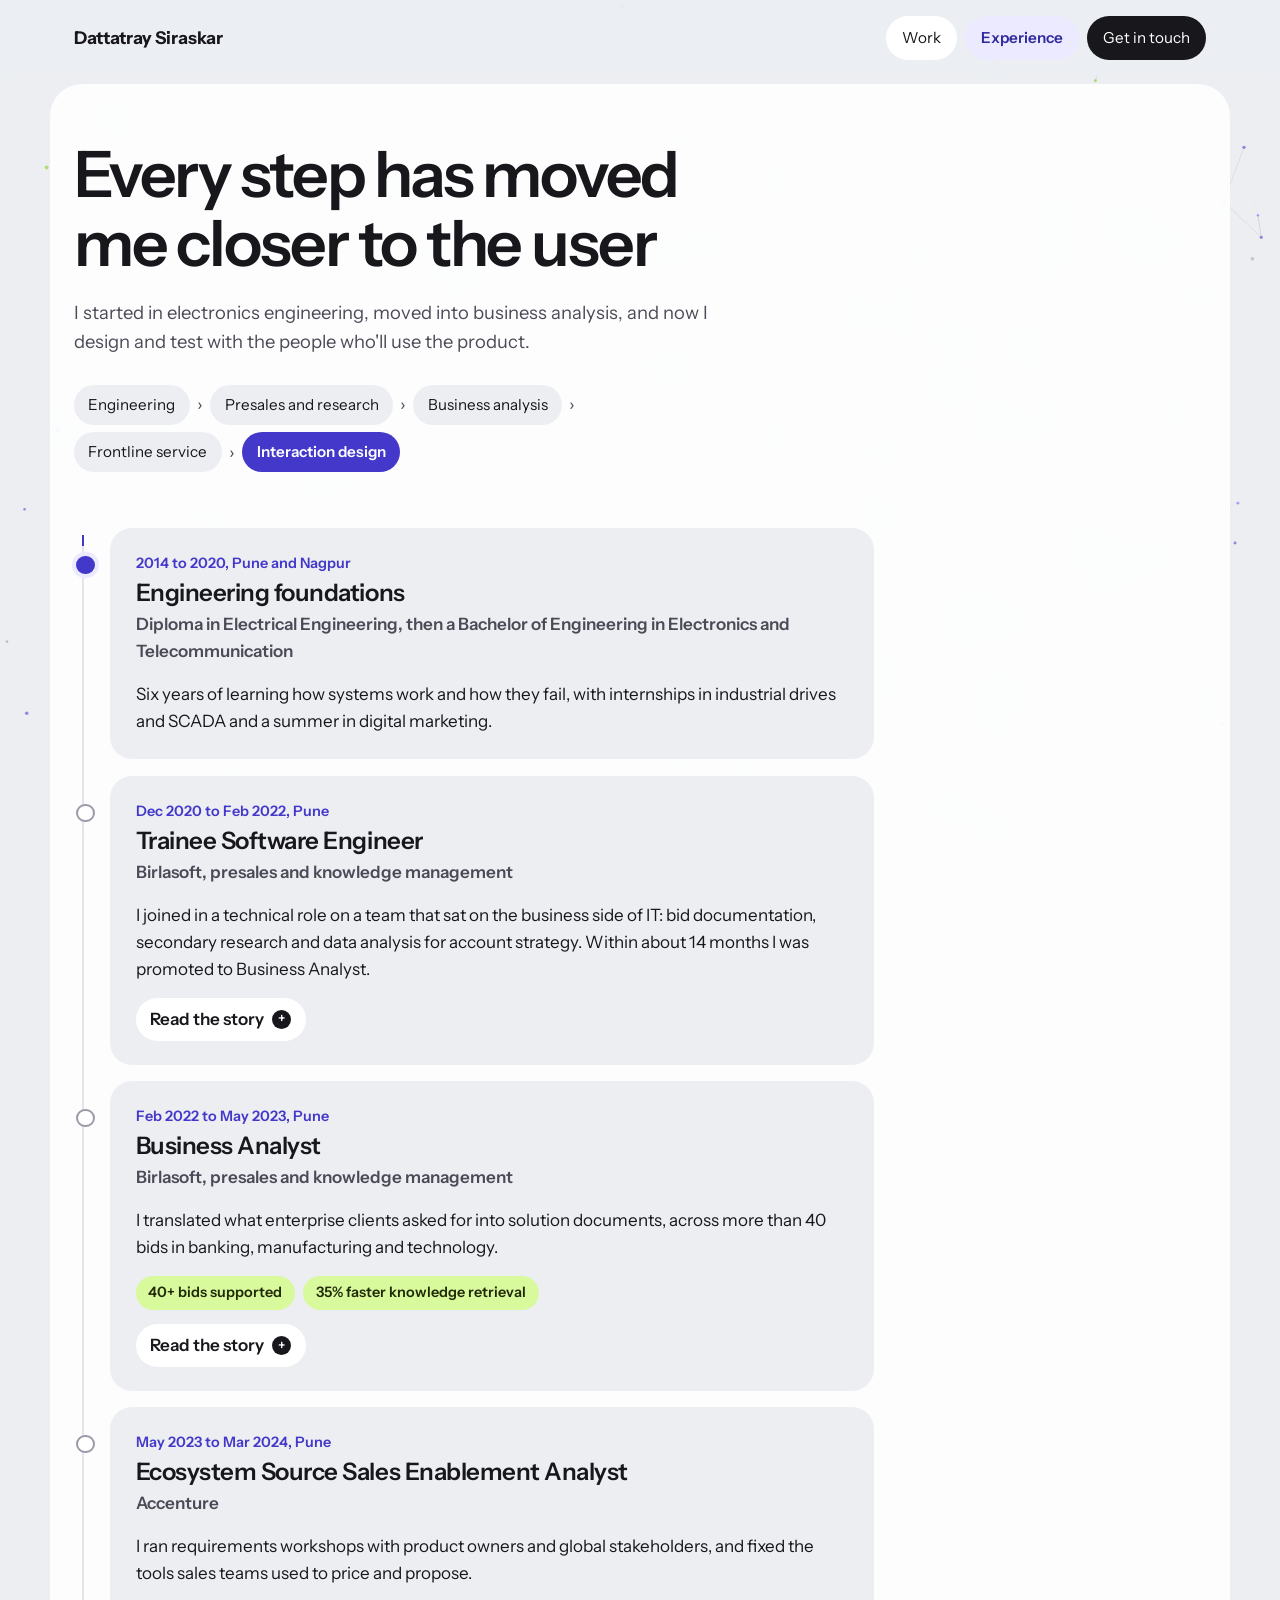
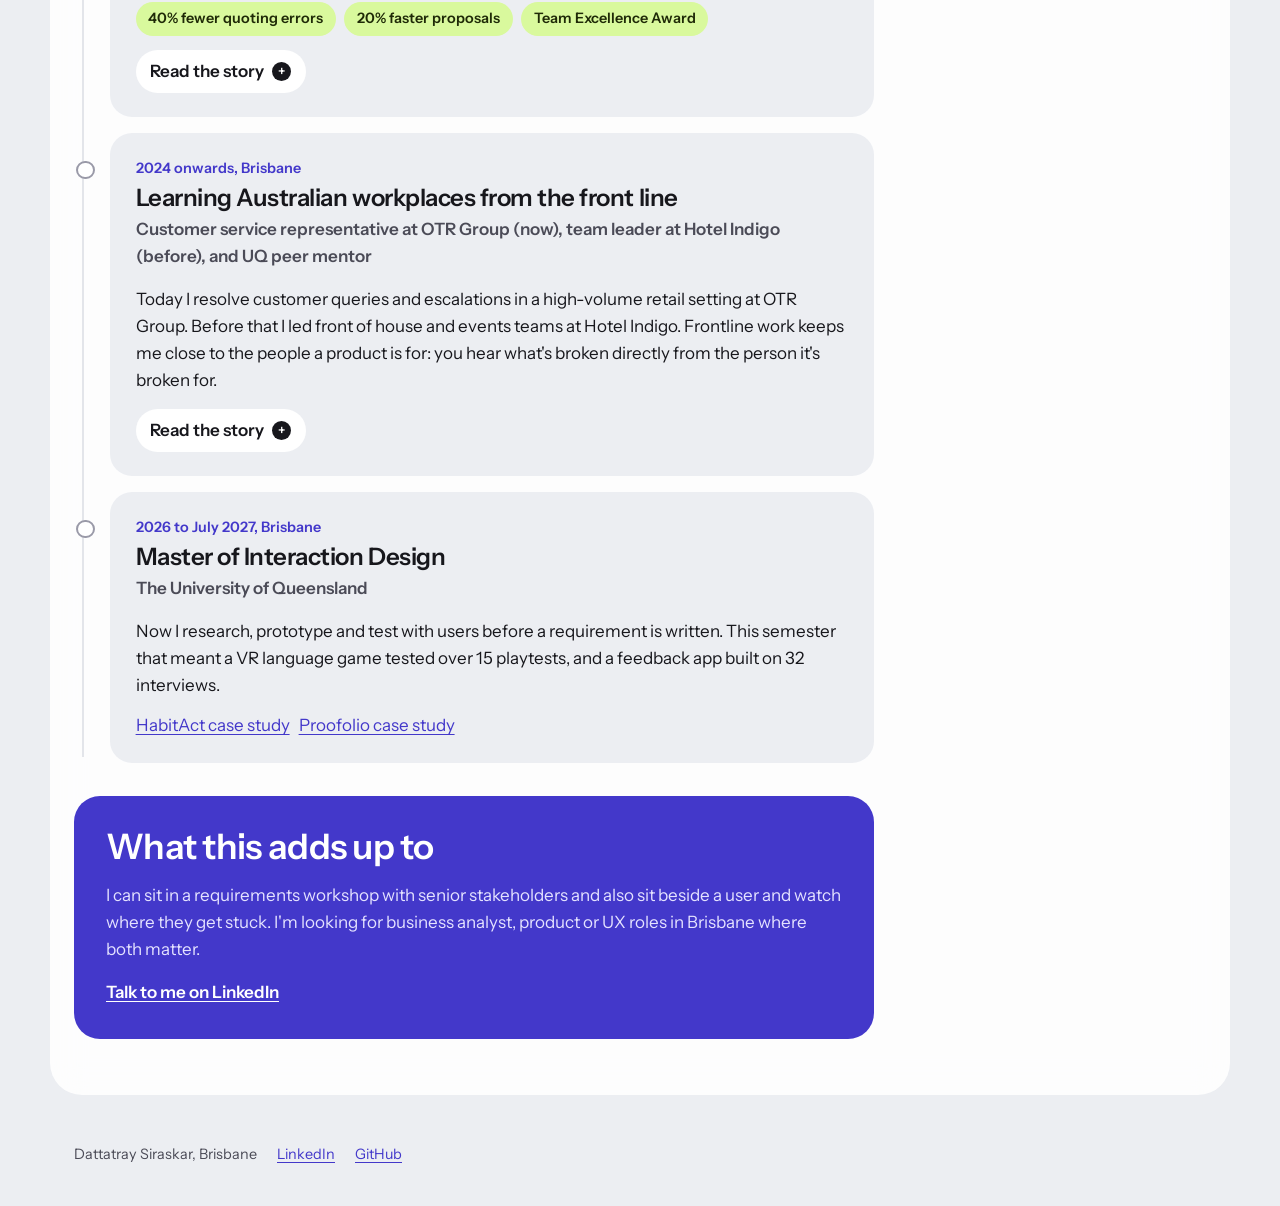
==== commit 4335ebe1: "Bring the scroll roadmap animation to phones with a vertical road Co-Authored-By: Claude Opus 5.5 <n" ====
--- a/experience.html
+++ b/experience.html
@@ -11,7 +11,7 @@
 <meta property="og:url" content="https://ds-021998.github.io/experience.html">
 <meta property="og:image" content="https://ds-021998.github.io/img/og-home.jpg">
 <meta name="twitter:card" content="summary_large_image">
-<link rel="stylesheet" href="style.css?v=15">
+<link rel="stylesheet" href="style.css?v=16">
 </head>
 <body>
 <header class="site-head">
@@ -132,7 +132,7 @@
 <footer class="site-foot">
   <div class="wrap"><span>Dattatray Siraskar, Brisbane</span><a href="https://www.linkedin.com/in/dattatray-s-410359129">LinkedIn</a><a href="https://github.com/Ds-021998">GitHub</a></div>
 </footer>
-<script src="script.js?v=15"></script>
-<script src="fx.js?v=15"></script>
+<script src="script.js?v=16"></script>
+<script src="fx.js?v=16"></script>
 </body>
 </html>
--- a/style.css
+++ b/style.css
@@ -394,11 +394,12 @@
 .milestones li:last-child { background: var(--lime); color: var(--lime-ink); }
 .milestones li:last-child b { color: #3f4a1b; }
 @media (max-width: 900px) {
-  .road-stage { height: auto; }
-  .road-pin { position: static; height: auto; overflow: visible; padding-bottom: 2rem; }
-  .road-title { padding-top: 2rem; }
-  .milestones { display: grid; gap: .6rem; margin-top: 1.25rem; }
-  .milestones li { position: static; width: auto; text-align: left; opacity: 1 !important; transform: none !important; }
+  .road-stage { height: 260vh; }
+  .road-pin { height: 100vh; height: 100svh; }
+  .road-title { padding-top: calc(var(--hdr, 120px) + 3vh); font-size: 2.2rem; }
+  .road-sub { font-size: 1rem; }
+  .milestones li { text-align: left; font-size: .88rem; padding: .55rem .7rem; border-radius: 14px; }
+  .milestones li b { font-size: .75rem; margin-bottom: .1rem; }
 }
 @media (prefers-reduced-motion: reduce) {
   .road-stage { height: auto; }
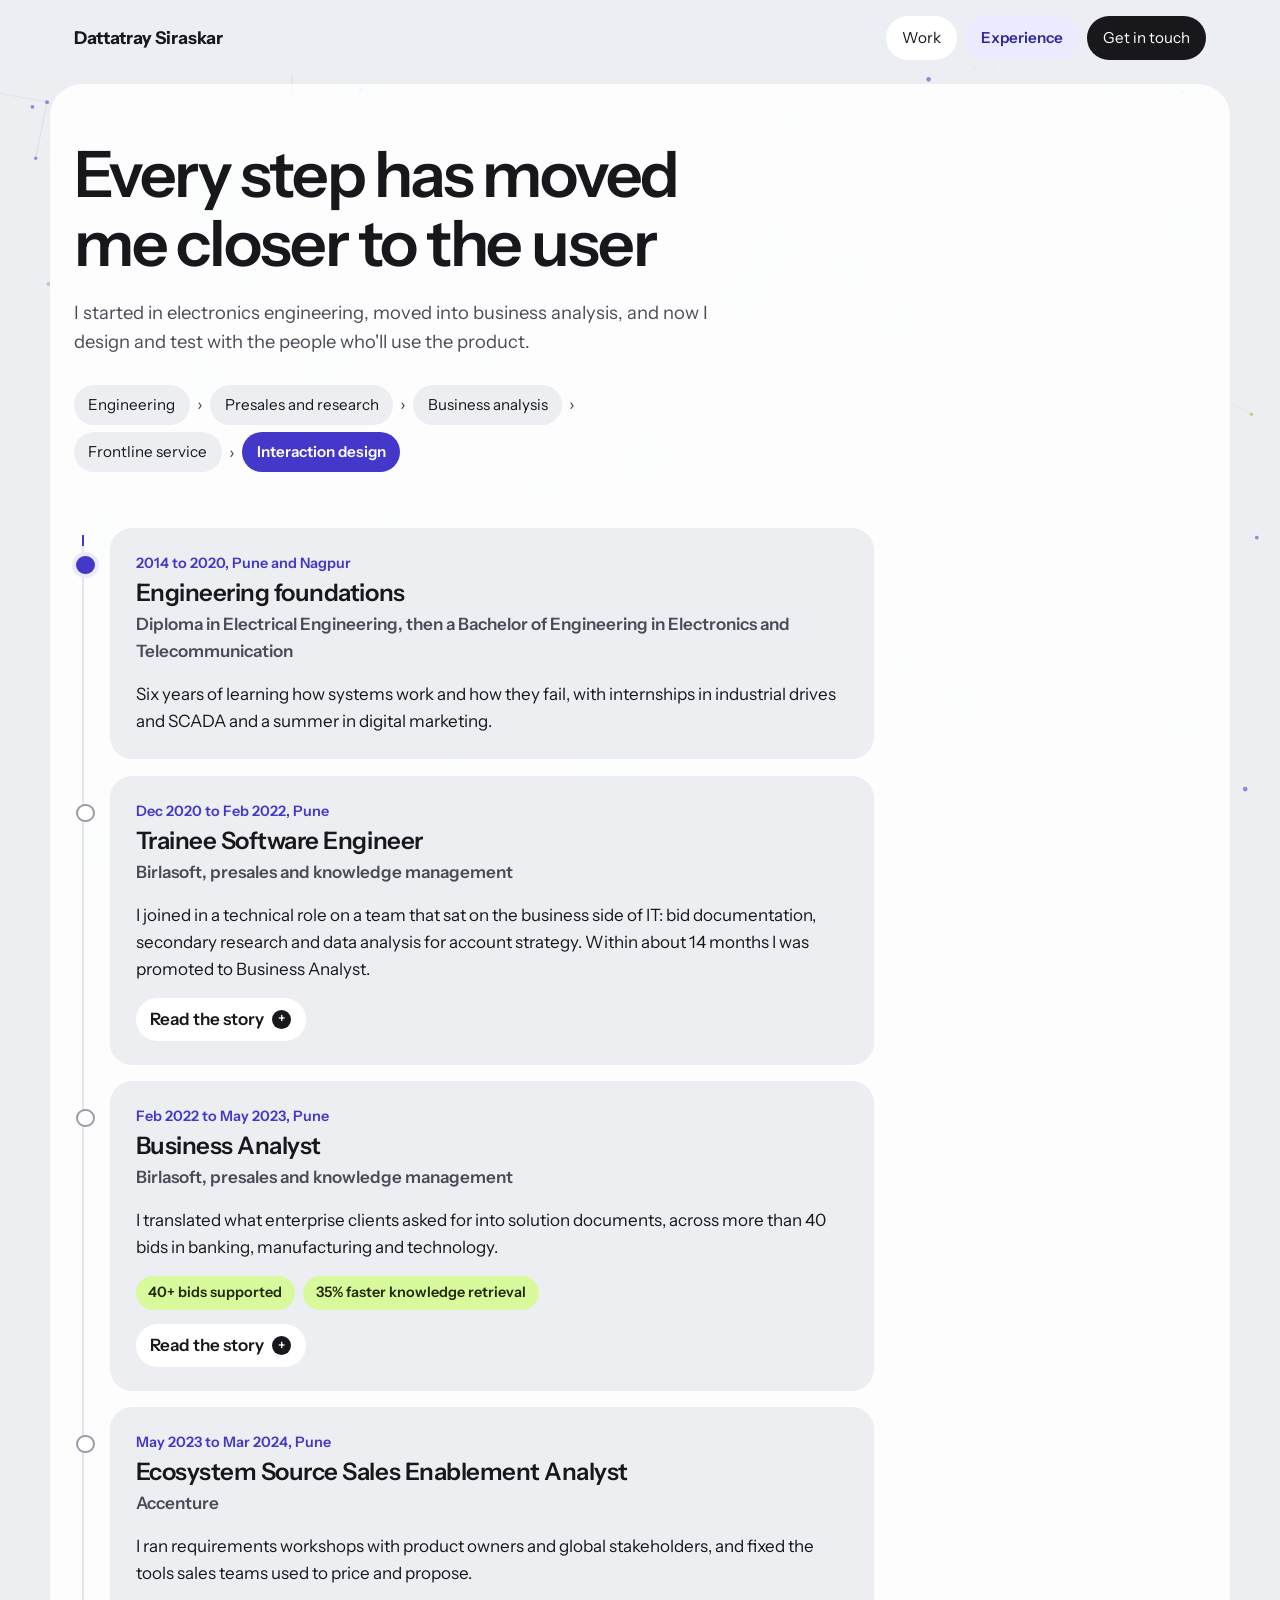
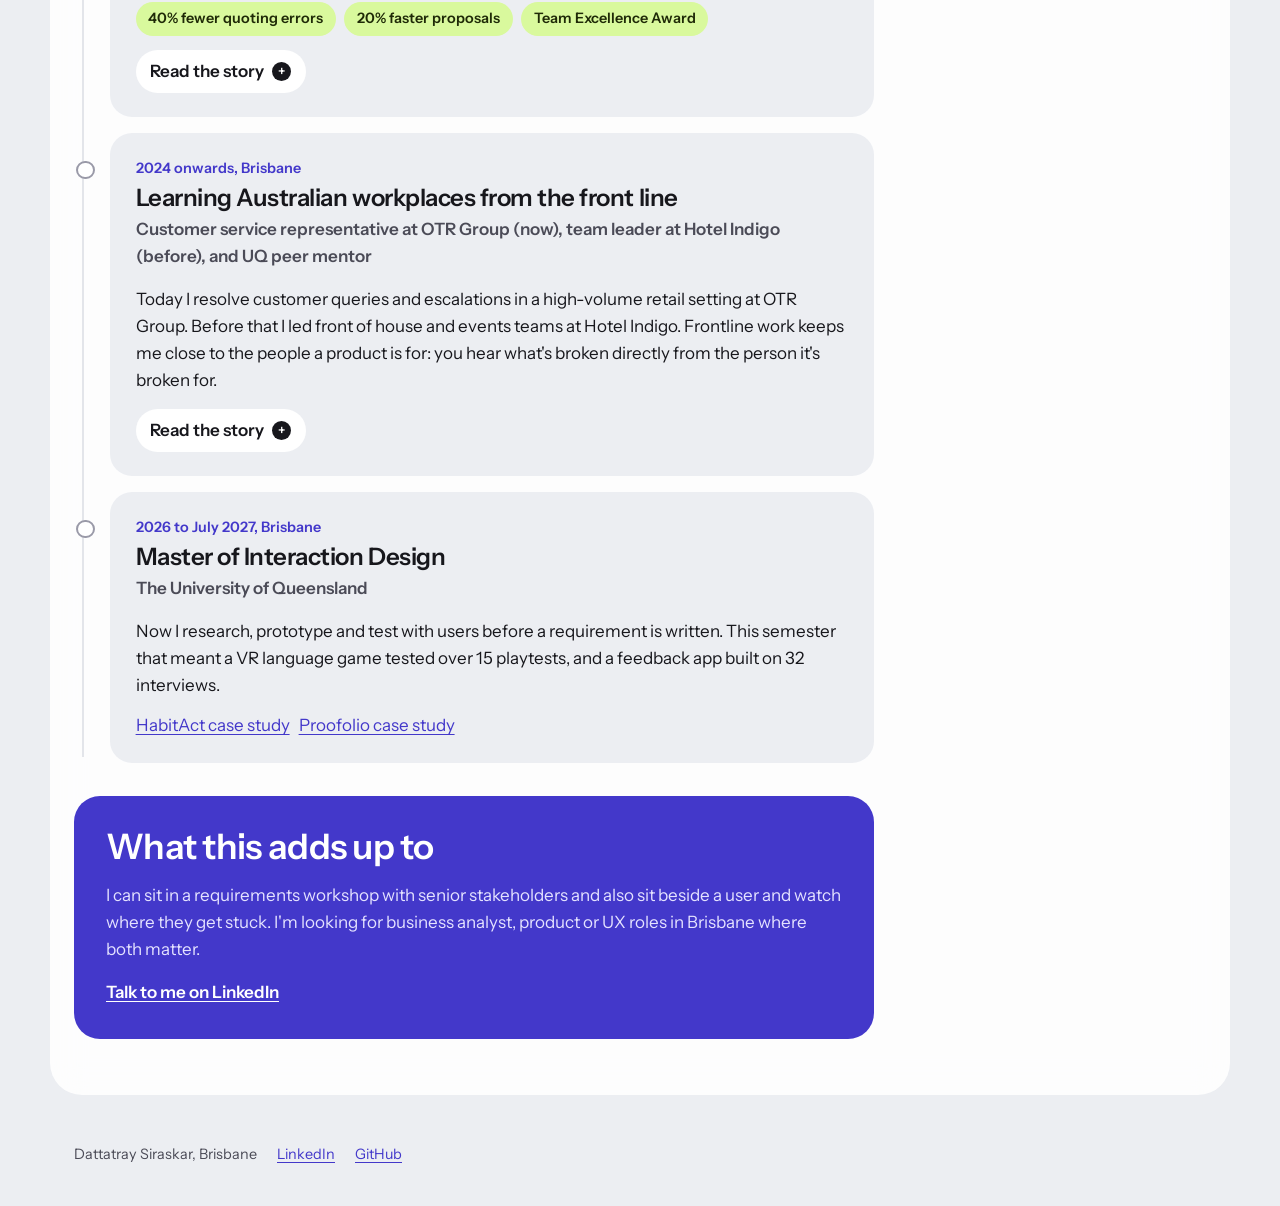
==== commit 3d7247c3: "Group home tiles into Projects, Experience and Now bands Co-Authored-By: Claude Opus 5.5 <noreply@an" ====
--- a/experience.html
+++ b/experience.html
@@ -11,7 +11,7 @@
 <meta property="og:url" content="https://ds-021998.github.io/experience.html">
 <meta property="og:image" content="https://ds-021998.github.io/img/og-home.jpg">
 <meta name="twitter:card" content="summary_large_image">
-<link rel="stylesheet" href="style.css?v=16">
+<link rel="stylesheet" href="style.css?v=17">
 </head>
 <body>
 <header class="site-head">
@@ -132,7 +132,7 @@
 <footer class="site-foot">
   <div class="wrap"><span>Dattatray Siraskar, Brisbane</span><a href="https://www.linkedin.com/in/dattatray-s-410359129">LinkedIn</a><a href="https://github.com/Ds-021998">GitHub</a></div>
 </footer>
-<script src="script.js?v=16"></script>
-<script src="fx.js?v=16"></script>
+<script src="script.js?v=17"></script>
+<script src="fx.js?v=17"></script>
 </body>
 </html>
--- a/style.css
+++ b/style.css
@@ -408,3 +408,8 @@
   .milestones li { position: static; width: auto; text-align: left; opacity: 1 !important; transform: none !important; }
 }
 @media (max-width: 1200px) and (min-width: 901px) { .milestones li { width: 9.25rem; font-size: .9rem; padding: .6rem .7rem; } }
+
+/* Home grid bands: projects, experience, now */
+.bento > .band { grid-column: 1 / -1; margin: 1.75rem 0 -0.25rem; font-size: 1.5rem; letter-spacing: -0.03em; }
+.bento > .band:first-child { margin-top: 0; }
+.bento .tile.exploring.span2 p { max-width: 30rem; }
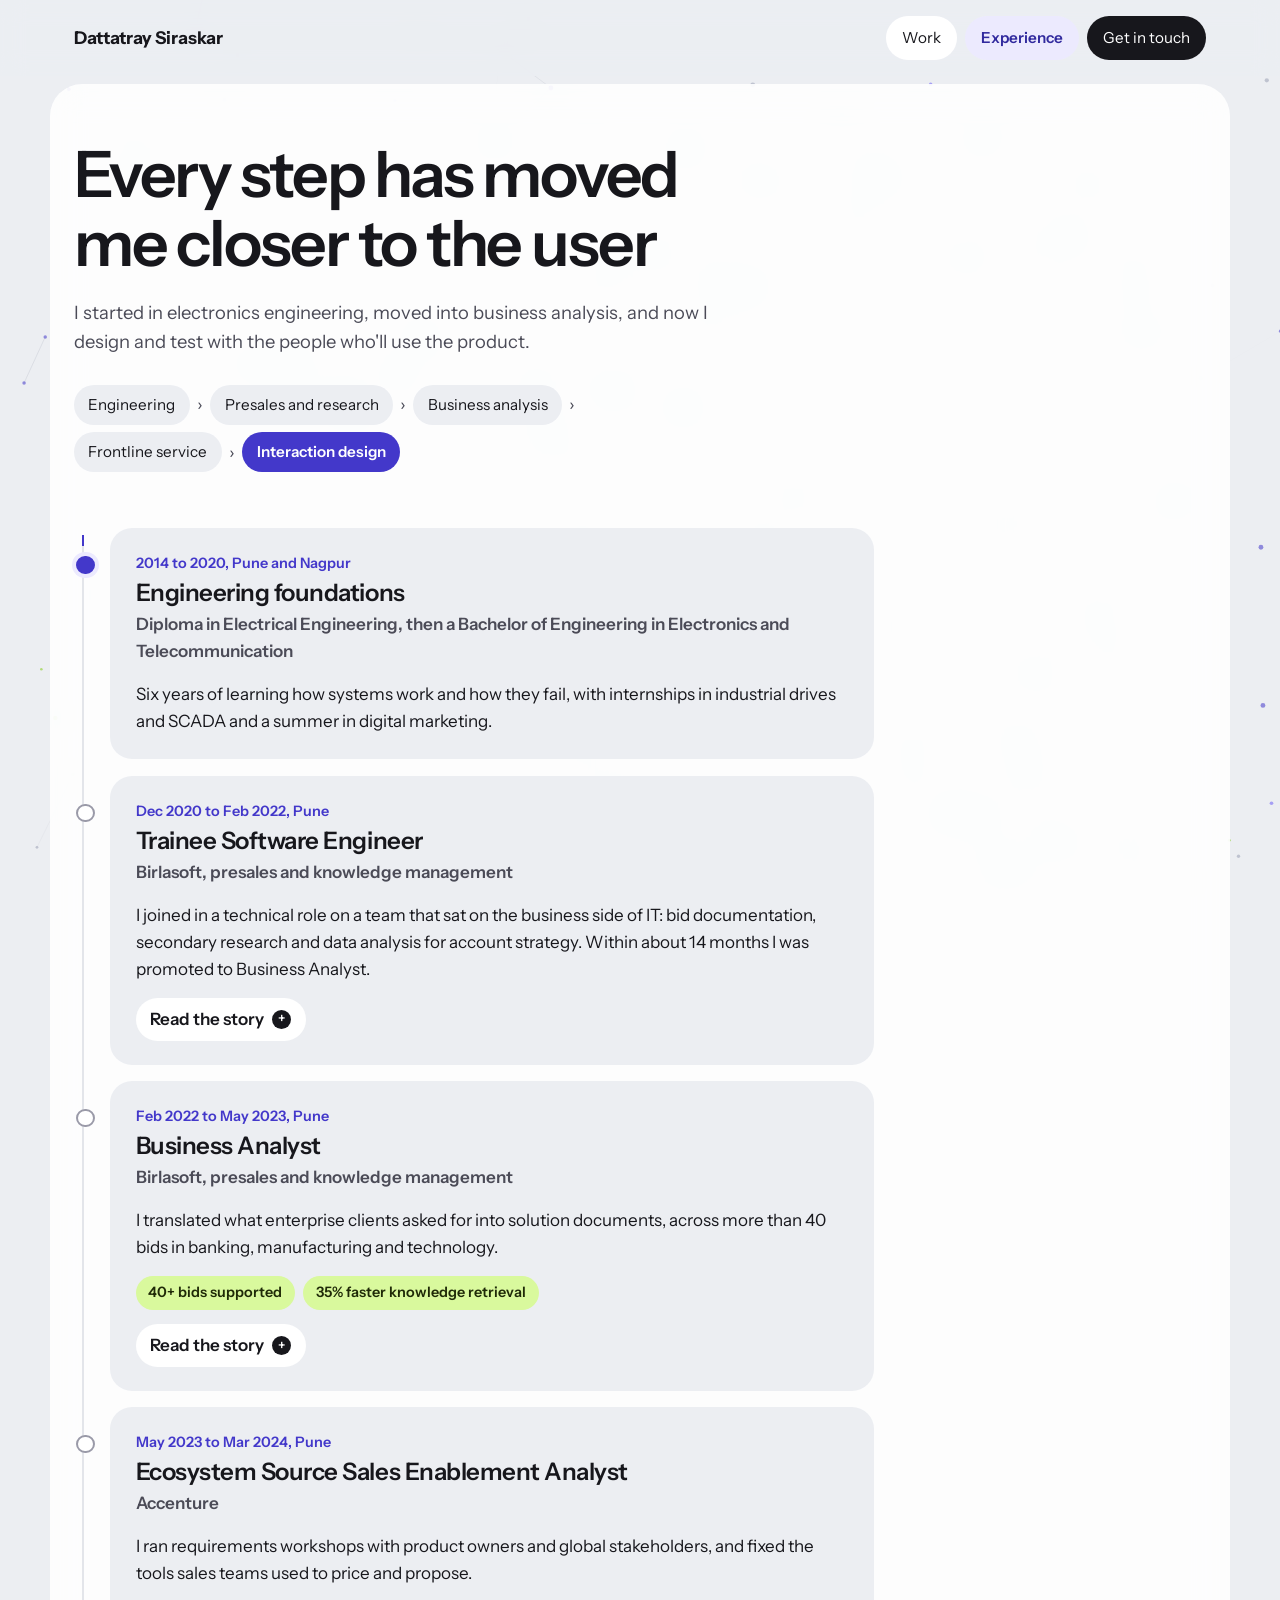
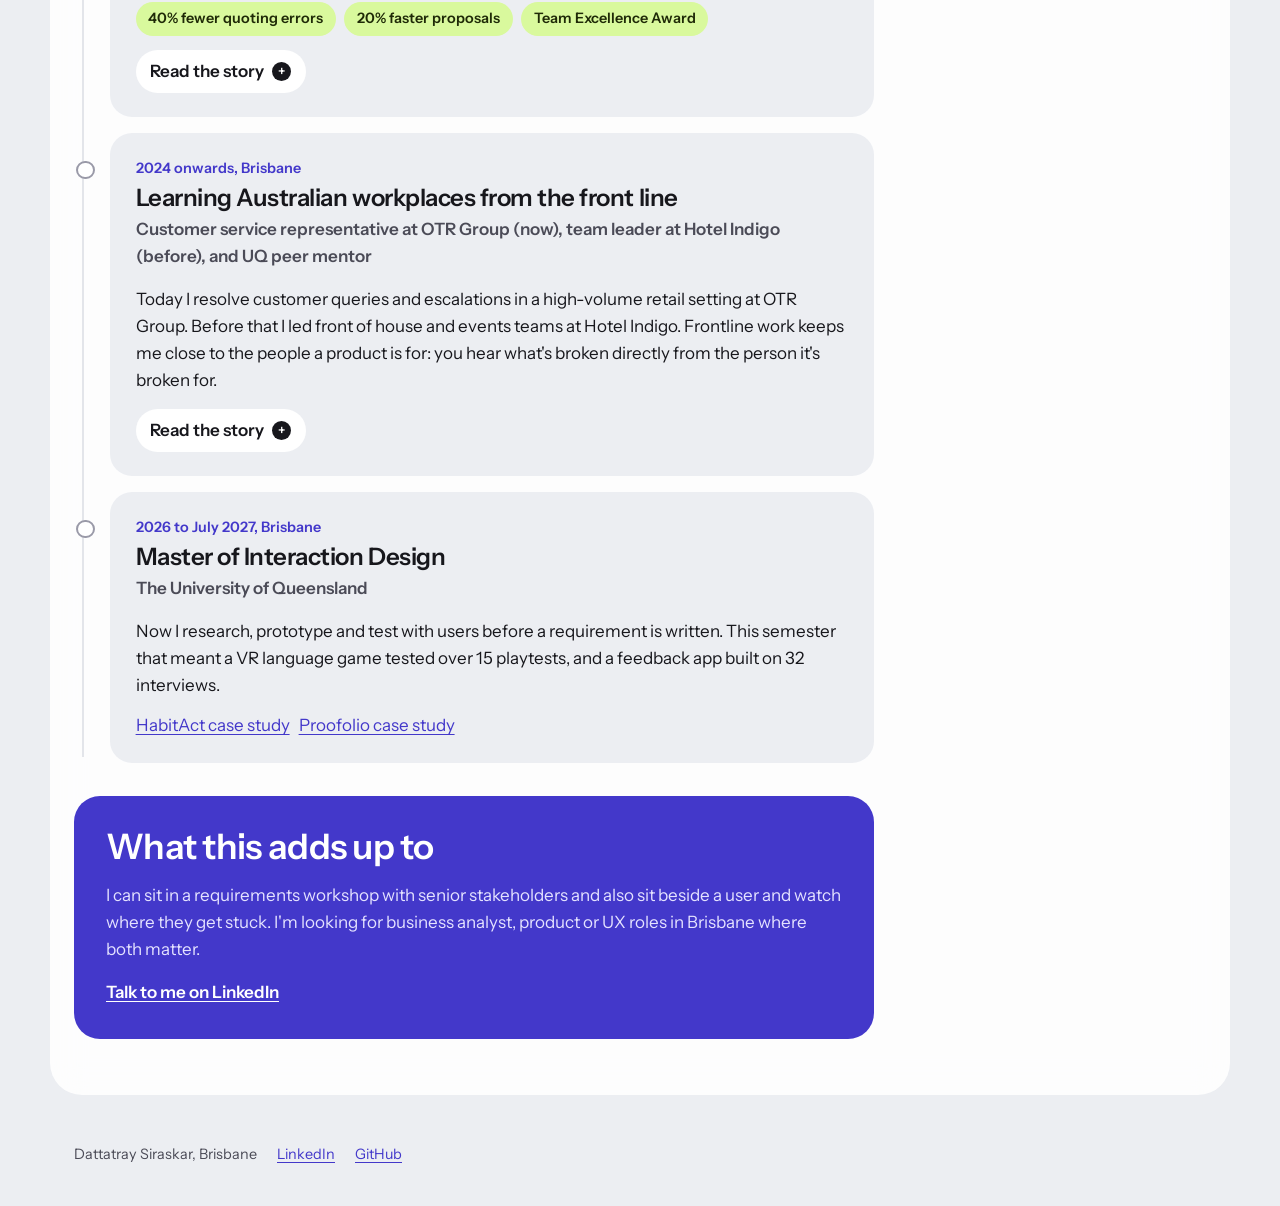
==== commit c60ced74: "Stop sideways drag on phones caused by the tilted skills strip Co-Authored-By: Claude Opus 5.5 <nore" ====
--- a/experience.html
+++ b/experience.html
@@ -11,7 +11,7 @@
 <meta property="og:url" content="https://ds-021998.github.io/experience.html">
 <meta property="og:image" content="https://ds-021998.github.io/img/og-home.jpg">
 <meta name="twitter:card" content="summary_large_image">
-<link rel="stylesheet" href="style.css?v=17">
+<link rel="stylesheet" href="style.css?v=18">
 </head>
 <body>
 <header class="site-head">
@@ -132,7 +132,7 @@
 <footer class="site-foot">
   <div class="wrap"><span>Dattatray Siraskar, Brisbane</span><a href="https://www.linkedin.com/in/dattatray-s-410359129">LinkedIn</a><a href="https://github.com/Ds-021998">GitHub</a></div>
 </footer>
-<script src="script.js?v=17"></script>
-<script src="fx.js?v=17"></script>
+<script src="script.js?v=18"></script>
+<script src="fx.js?v=18"></script>
 </body>
 </html>
--- a/style.css
+++ b/style.css
@@ -17,7 +17,8 @@
 }
 
 * { box-sizing: border-box; }
-html { -webkit-text-size-adjust: 100%; scroll-behavior: smooth; }
+html { -webkit-text-size-adjust: 100%; scroll-behavior: smooth; overflow-x: clip; }
+body { overflow-x: clip; }
 body { margin: 0; background: var(--ground); color: var(--ink); font: 400 1.0625rem/1.6 "Instrument Sans", system-ui, sans-serif; }
 img { max-width: 100%; height: auto; display: block; }
 a { color: var(--accent); text-underline-offset: 0.18em; }
